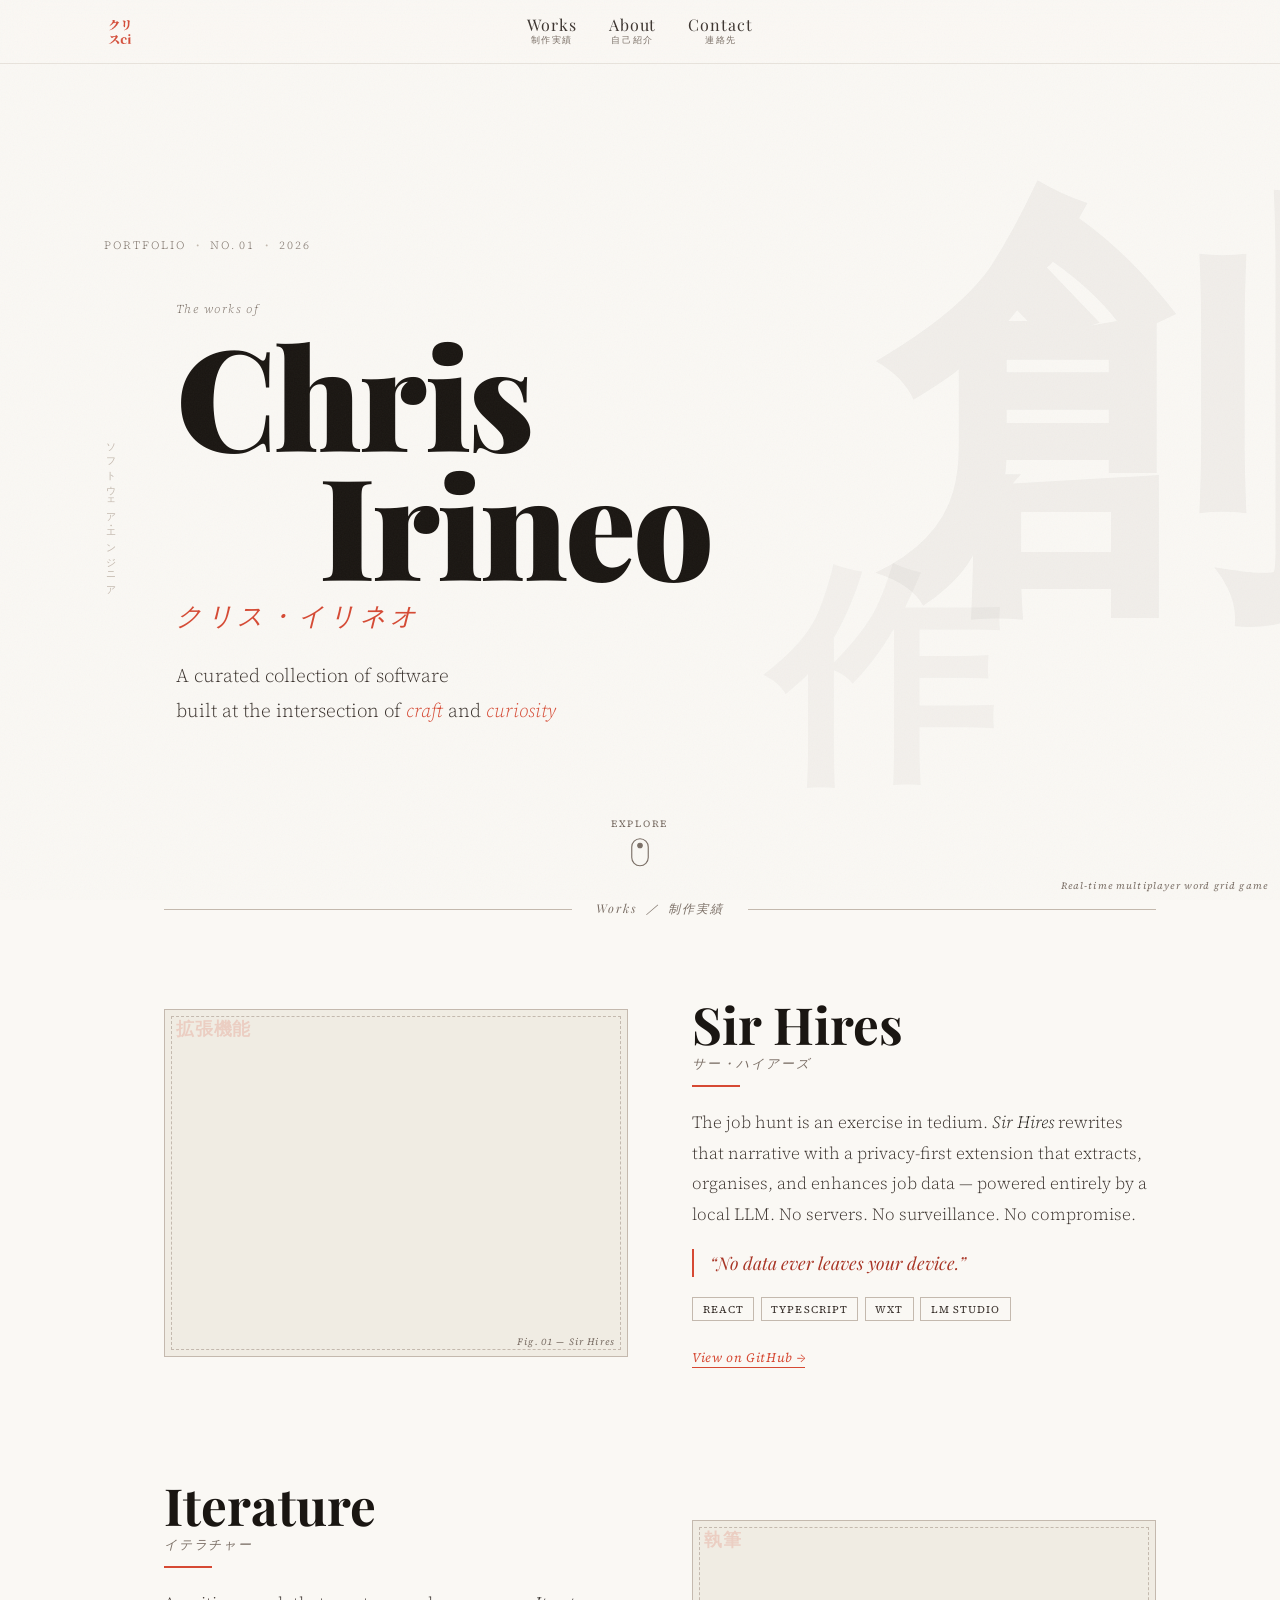
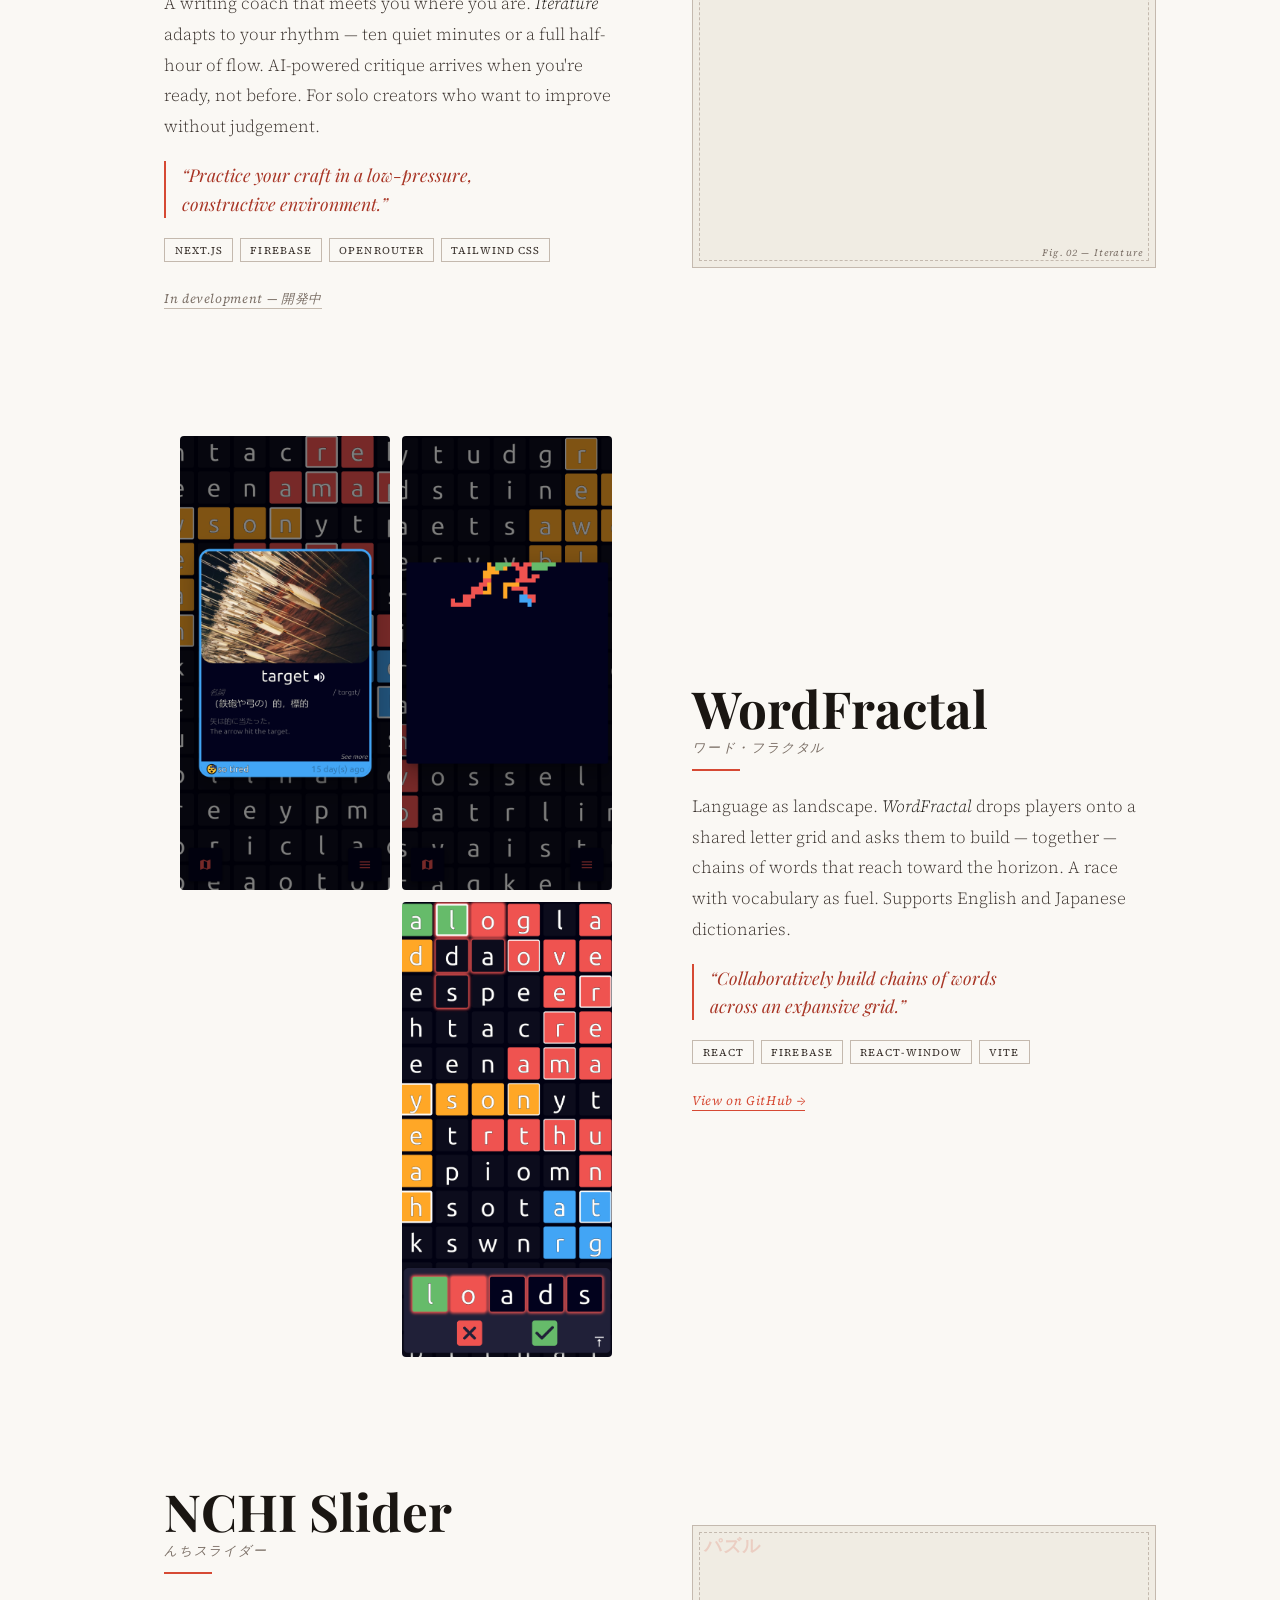
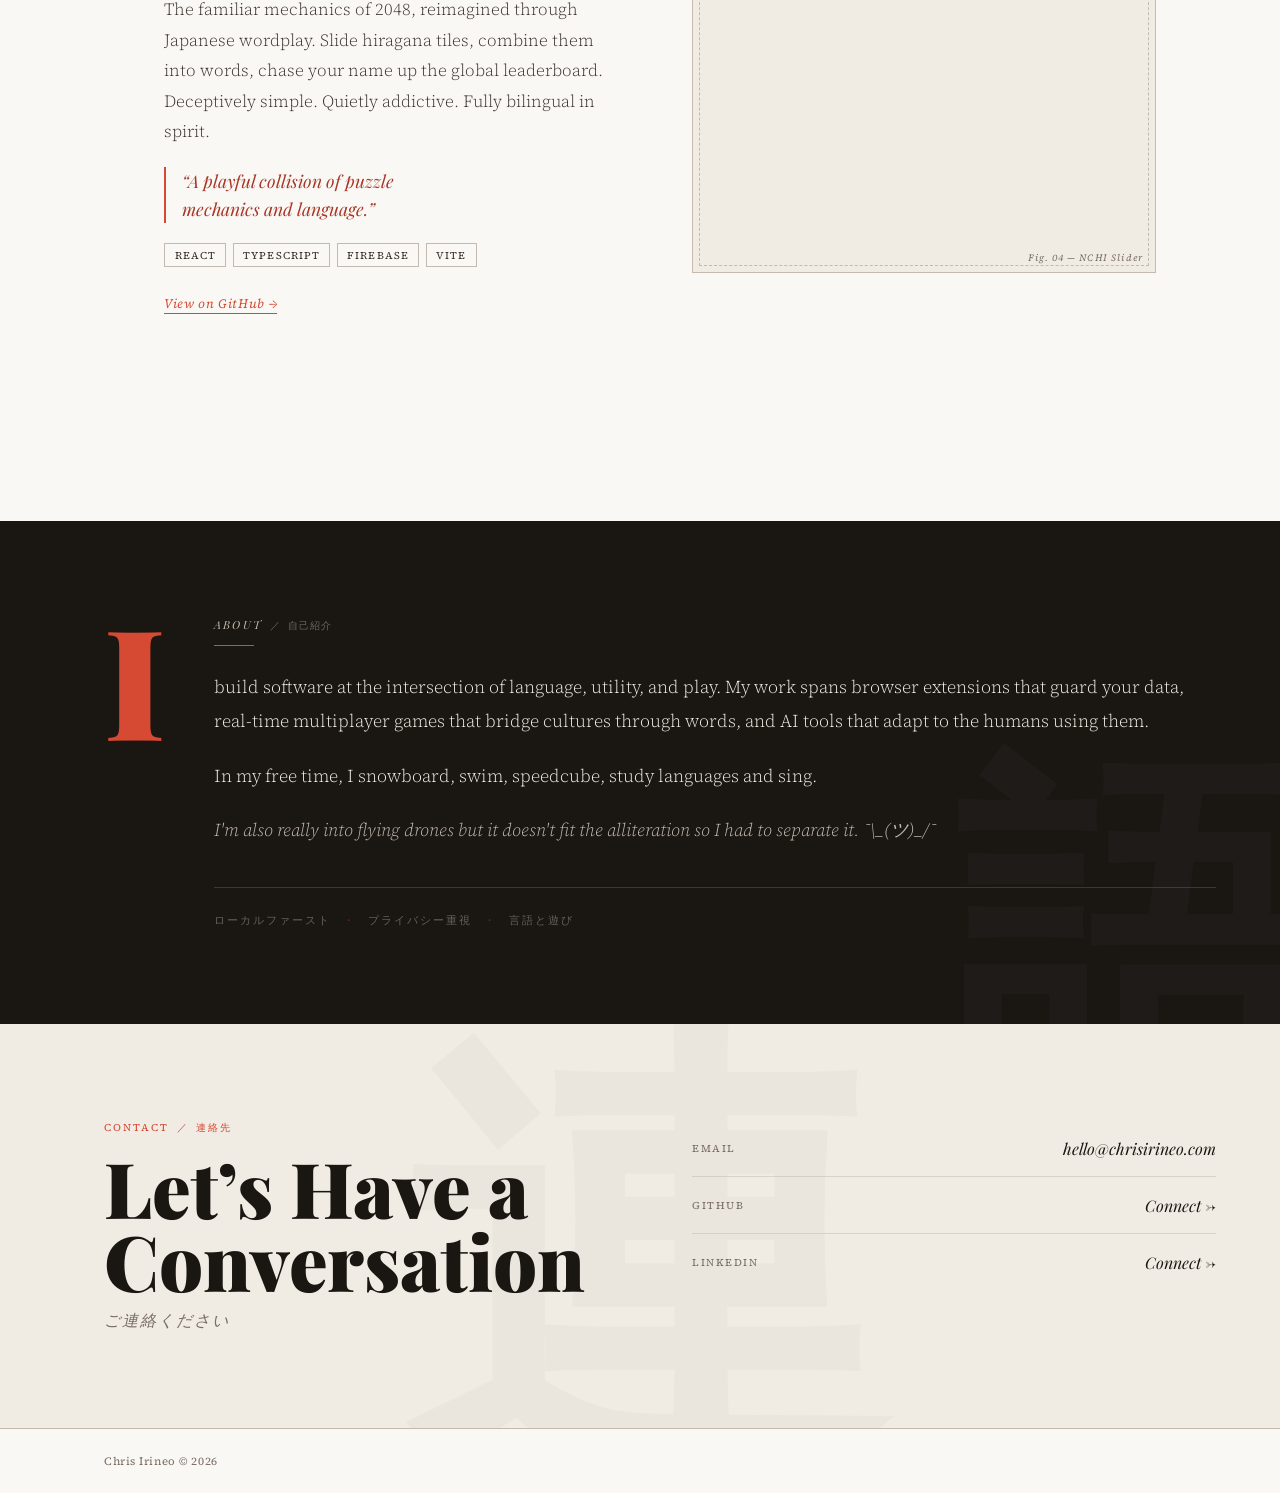
==== index.html @ e087d4bc "Integrate WordFractal screenshots with responsive grid layout" ====
<!DOCTYPE html>
<html lang="en">
<head>
  <meta charset="UTF-8">
  <meta name="viewport" content="width=device-width, initial-scale=1.0">
  <meta name="description" content="Chris Irineo — Software developer. Selected works.">
  <meta name="theme-color" content="#faf8f4">
  <title>クリス・イリネオ — Atelier</title>
  <link rel="preconnect" href="https://fonts.googleapis.com">
  <link rel="preconnect" href="https://fonts.gstatic.com" crossorigin>
  <link href="https://fonts.googleapis.com/css2?family=Playfair+Display:ital,wght@0,400;0,700;0,900;1,400;1,700&family=Source+Serif+4:ital,opsz,wght@0,8..60,300;0,8..60,400;1,8..60,400&display=swap" rel="stylesheet">
  <link rel="stylesheet" href="styles.css">
</head>
<body>

  <div class="paper-texture" aria-hidden="true"></div>

  <!-- Nav -->
  <nav class="nav" id="nav">
    <!-- Logo image -->
    <a href="#home" class="nav-logo" aria-label="クリス・イリネオ — home">
      <img src="kurisu ci.png" alt="クリス・イリネオ" class="nav-logo-img">
    </a>

    <!-- Text links: kanji + English beneath -->
    <div class="nav-center">
      <ul class="nav-links" role="list">
        <li>
          <a href="#work" class="nav-link" data-section="work">
            <span class="nav-link-jp">Works</span>
            <span class="nav-link-en">制作実績</span>
          </a>
        </li>
        <li>
          <a href="#about" class="nav-link" data-section="about">
            <span class="nav-link-jp">About</span>
            <span class="nav-link-en">自己紹介</span>
          </a>
        </li>
        <li>
          <a href="#contact" class="nav-link" data-section="contact">
            <span class="nav-link-jp">Contact</span>
            <span class="nav-link-en">連絡先</span>
          </a>
        </li>
      </ul>
    </div>
  </nav>

  <!-- Hero -->
  <header id="home" class="hero">

    <!-- Large background kanji decoration -->
    <div class="hero-bg-kanji" aria-hidden="true">
      <span class="bg-kanji bg-kanji--1">創</span>
      <span class="bg-kanji bg-kanji--2">作</span>
    </div>

    <div class="hero-issue">
      <span class="issue-label">Portfolio</span>
      <span class="issue-sep">&nbsp;&bull;&nbsp;</span>
      <span class="issue-num">No.&thinsp;01</span>
      <span class="issue-sep">&nbsp;&bull;&nbsp;</span>
      <span class="issue-year">2026</span>
    </div>

    <div class="hero-body">
      <!-- Vertical Japanese text — always visible -->
      <div class="hero-left">
        <div class="hero-vtext">ソフトウェア・エンジニア</div>
      </div>

      <div class="hero-center">
        <p class="hero-eyebrow">The works of</p>

        <!-- Name with brush-stroke clip reveal -->
        <h1 class="hero-name">
          <span class="hero-name-line">Chris</span>
          <span class="hero-name-line hero-name-line--indent">Irineo</span>
        </h1>

        <!-- Katakana name beneath -->
        <p class="hero-kana-name" aria-label="Kurisu Irineо">クリス・イリネオ</p>

        <p class="hero-desc">
          A curated collection of software<br>
          built at the intersection of <em>craft</em> and <em>curiosity</em>
        </p>
      </div>
    </div>

    <!-- Explore indicator — bottom center -->
    <a href="#work" class="hero-explore">
      <span>Explore</span>
      <svg viewBox="0 0 24 40" fill="none" stroke="currentColor" stroke-width="1.5">
        <rect x="1" y="1" width="22" height="36" rx="11"/>
        <circle class="scroll-dot" cx="12" cy="10" r="3" fill="currentColor"/>
      </svg>
    </a>
  </header>

  <!-- Work -->
  <section id="work" class="work">
    <header class="work-header">
      <div class="work-header-rule"></div>
      <h2 class="work-header-title">Works&ensp;／&ensp;制作実績</h2>
      <div class="work-header-rule"></div>
    </header>

    <!-- Sir Hires -->
    <article class="spread reveal">
      <div class="spread-fig">
        <div class="spread-frame">
          <div class="spread-art">
            <svg viewBox="0 0 120 90" fill="none" stroke="currentColor" stroke-width="1">
              <rect x="5" y="10" width="110" height="72" rx="6" stroke-dasharray="5 3"/>
              <rect x="20" y="4" width="80" height="82" rx="3"/>
              <circle cx="60" cy="50" r="16" stroke-dasharray="3 3"/>
              <line x1="44" y1="50" x2="76" y2="50"/>
              <line x1="60" y1="34" x2="60" y2="66"/>
              <circle cx="60" cy="50" r="4" fill="currentColor" opacity=".3"/>
            </svg>
          </div>
          <span class="spread-figcaption">Fig.&thinsp;01 &mdash; Sir Hires</span>
          <!-- Japanese accent label -->
          <span class="spread-jp-label" aria-hidden="true">拡張機能</span>
        </div>
      </div>
      <div class="spread-text">
        <h3 class="spread-title">Sir Hires</h3>
        <p class="spread-title-jp" aria-hidden="true">サー・ハイアーズ</p>
        <div class="spread-rule"></div>
        <p class="spread-body">
          The job hunt is an exercise in tedium. <em>Sir Hires</em> rewrites that narrative
          with a privacy-first extension that extracts, organises, and enhances job data —
          powered entirely by a local LLM. No servers. No surveillance. No compromise.
        </p>
        <blockquote class="pullquote">
          &ldquo;No data ever leaves your device.&rdquo;
        </blockquote>
        <ul class="spread-stack">
          <li>React</li><li>TypeScript</li><li>WXT</li><li>LM Studio</li>
        </ul>
        <a href="https://github.com/chriskevini/sir-hires" class="spread-link" target="_blank" rel="noopener">
          View on GitHub &rarr;
        </a>
      </div>
    </article>

    <!-- Iterature -->
    <article class="spread spread--flip reveal">
      <div class="spread-fig">
        <div class="spread-frame">
          <div class="spread-art">
            <svg viewBox="0 0 120 90" fill="none" stroke="currentColor" stroke-width="1">
              <path d="M20 80 L60 8 L100 80" stroke-dasharray="4 3"/>
              <line x1="33" y1="57" x2="87" y2="57"/>
              <circle cx="60" cy="40" r="5" fill="currentColor" opacity=".25"/>
              <path d="M10 80 Q60 20 110 80" stroke-dasharray="2 4" opacity=".4"/>
            </svg>
          </div>
          <span class="spread-figcaption">Fig.&thinsp;02 &mdash; Iterature</span>
          <span class="spread-jp-label" aria-hidden="true">執筆</span>
        </div>
      </div>
      <div class="spread-text">
        <h3 class="spread-title">Iterature</h3>
        <p class="spread-title-jp" aria-hidden="true">イテラチャー</p>
        <div class="spread-rule"></div>
        <p class="spread-body">
          A writing coach that meets you where you are. <em>Iterature</em> adapts to your
          rhythm — ten quiet minutes or a full half-hour of flow. AI-powered critique arrives
          when you're ready, not before. For solo creators who want to improve without
          judgement.
        </p>
        <blockquote class="pullquote">
          &ldquo;Practice your craft in a low-pressure,<br>constructive environment.&rdquo;
        </blockquote>
        <ul class="spread-stack">
          <li>Next.js</li><li>Firebase</li><li>OpenRouter</li><li>Tailwind CSS</li>
        </ul>
        <span class="spread-link spread-link--dim">In development — 開発中</span>
      </div>
    </article>

    <!-- WordFractal -->
    <article class="spread reveal">
      <div class="spread-fig">
        <div class="spread-screenshots">
          <img src="word-fractal-1.png" alt="WordFractal gameplay with word tiles" class="spread-screenshot spread-screenshot--main">
          <div class="spread-screenshots-secondary">
            <img src="word-fractal-2.png" alt="WordFractal word building" class="spread-screenshot">
            <img src="word-fractal-3.png" alt="WordFractal leaderboard" class="spread-screenshot">
          </div>
        </div>
        <span class="spread-figcaption">Real-time multiplayer word grid game</span>
      </div>
      <div class="spread-text">
        <h3 class="spread-title">WordFractal</h3>
        <p class="spread-title-jp" aria-hidden="true">ワード・フラクタル</p>
        <div class="spread-rule"></div>
        <p class="spread-body">
          Language as landscape. <em>WordFractal</em> drops players onto a shared letter grid
          and asks them to build — together — chains of words that reach toward the horizon.
          A race with vocabulary as fuel. Supports English and Japanese dictionaries.
        </p>
        <blockquote class="pullquote">
          &ldquo;Collaboratively build chains of words<br>across an expansive grid.&rdquo;
        </blockquote>
        <ul class="spread-stack">
          <li>React</li><li>Firebase</li><li>react-window</li><li>Vite</li>
        </ul>
        <a href="https://github.com/chriskevini/word-fractal" class="spread-link" target="_blank" rel="noopener">
          View on GitHub &rarr;
        </a>
      </div>
    </article>

    <!-- NCHI Slider -->
    <article class="spread spread--flip reveal">
      <div class="spread-fig">
        <div class="spread-frame">
          <div class="spread-art">
            <svg viewBox="0 0 120 90" fill="none" stroke="currentColor" stroke-width="1">
              <rect x="15" y="12" width="30" height="30" rx="5"/>
              <rect x="55" y="12" width="30" height="30" rx="5"/>
              <rect x="15" y="52" width="30" height="30" rx="5"/>
              <rect x="55" y="52" width="30" height="30" rx="5" fill="currentColor" opacity=".1"/>
              <text x="30" y="33" font-size="16" font-family="serif" fill="currentColor" text-anchor="middle" stroke="none">ん</text>
              <text x="70" y="33" font-size="16" font-family="serif" fill="currentColor" text-anchor="middle" stroke="none">ち</text>
              <text x="30" y="73" font-size="16" font-family="serif" fill="currentColor" text-anchor="middle" stroke="none">お</text>
              <text x="70" y="73" font-size="16" font-family="serif" fill="currentColor" text-anchor="middle" stroke="none" opacity=".5">?</text>
            </svg>
          </div>
          <span class="spread-figcaption">Fig.&thinsp;04 &mdash; NCHI Slider</span>
          <span class="spread-jp-label" aria-hidden="true">パズル</span>
        </div>
      </div>
      <div class="spread-text">
        <h3 class="spread-title">NCHI Slider</h3>
        <p class="spread-title-jp" aria-hidden="true">んちスライダー</p>
        <div class="spread-rule"></div>
        <p class="spread-body">
          The familiar mechanics of 2048, reimagined through Japanese wordplay. Slide
          hiragana tiles, combine them into words, chase your name up the global
          leaderboard. Deceptively simple. Quietly addictive. Fully bilingual in spirit.
        </p>
        <blockquote class="pullquote">
          &ldquo;A playful collision of puzzle<br>mechanics and language.&rdquo;
        </blockquote>
        <ul class="spread-stack">
          <li>React</li><li>TypeScript</li><li>Firebase</li><li>Vite</li>
        </ul>
        <a href="https://github.com/chriskevini/nchi-slider" class="spread-link" target="_blank" rel="noopener">
          View on GitHub &rarr;
        </a>
      </div>
    </article>
  </section>

  <!-- About -->
  <section id="about" class="about">
    <div class="about-inner">
      <div class="about-dropcap-wrap">
        <span class="dropcap" aria-hidden="true">I</span>
      </div>
      <div class="about-text-col">
        <h2 class="about-heading">About&ensp;<span class="about-heading-jp">／&ensp;自己紹介</span></h2>
        <div class="about-rule"></div>
        <p class="about-body">
          build software at the intersection of language, utility, and play. My work
          spans browser extensions that guard your data, real-time multiplayer games that
          bridge cultures through words, and AI tools that adapt to the humans using them.
        </p>
        <p class="about-body">
          In my free time, I snowboard, swim, speedcube, study languages and sing.
        </p>
        <p class="about-body about-body--italic">
          I'm also really into flying drones but it doesn't fit the alliteration so I had to separate it.
          ¯\_(ツ)_/¯
        </p>
        <!-- Japanese colophon strip -->
        <div class="about-colophon" aria-hidden="true">
          <span>ローカルファースト</span>
          <span class="colophon-sep">・</span>
          <span>プライバシー重視</span>
          <span class="colophon-sep">・</span>
          <span>言語と遊び</span>
        </div>
      </div>
    </div>
  </section>

  <!-- Contact -->
  <section id="contact" class="contact">
    <div class="contact-inner">
      <div class="contact-left">
        <span class="contact-eyebrow">Contact&ensp;／&ensp;連絡先</span>
        <h2 class="contact-heading">Let&rsquo;s Have a<br>Conversation</h2>
        <p class="contact-jp" aria-hidden="true">ご連絡ください</p>
      </div>
      <div class="contact-right">
        <a href="mailto:hello@chrisirineo.com" class="contact-row">
          <span class="contact-row-label">Email</span>
          <span class="contact-row-value">hello@chrisirineo.com</span>
        </a>
        <div class="contact-sep"></div>
        <a href="https://github.com/chriskevini" class="contact-row" target="_blank" rel="noopener">
          <span class="contact-row-label">GitHub</span>
          <span class="contact-row-value">Connect &rarr;</span>
        </a>
        <div class="contact-sep"></div>
        <a href="https://www.linkedin.com/in/chris-irineo/" class="contact-row" target="_blank" rel="noopener">
          <span class="contact-row-label">LinkedIn</span>
          <span class="contact-row-value">Connect &rarr;</span>
        </a>
      </div>
    </div>
  </section>

  <footer class="footer">
    <span class="footer-left">Chris Irineo &copy; 2026</span>
  </footer>

  <script src="main.js"></script>
</body>
</html>
---- styles.css ----
/* =============================================
   ATELIER — Japanese Editorial Portfolio
   Playfair Display + Source Serif 4
   Cream / Ink / Vermillion
   ============================================= */

:root {
  --cream:      #faf8f4;
  --cream-dark: #f0ece3;
  --ink:        #1a1612;
  --ink-mid:    #3d3530;
  --ink-light:  #7a6e65;
  --ink-faint:  #c4b9ae;
  --vermillion: #d64933;
  --vermillion-dark: #a83525;

  --font-display: 'Playfair Display', 'Georgia', serif;
  --font-body:    'Source Serif 4', 'Georgia', serif;

  --gutter: clamp(1.5rem, 5vw, 4rem);
  --max:    1160px;

  --ease: cubic-bezier(0.25, 0.46, 0.45, 0.94);
  --ease-out: cubic-bezier(0.16, 1, 0.3, 1);
}

/* Base */
*, *::before, *::after { box-sizing: border-box; margin: 0; padding: 0; }
html { 
  scroll-behavior: smooth; 
  font-size: 16px;
  /* Custom scrollbar styling */
  scrollbar-width: thin;
  scrollbar-color: var(--vermillion) var(--cream);
}
/* Webkit browsers (Chrome, Safari, Edge) */
html::-webkit-scrollbar {
  width: 10px;
}
html::-webkit-scrollbar-track {
  background: var(--cream);
}
html::-webkit-scrollbar-thumb {
  background: var(--vermillion);
  border-radius: 5px;
}
html::-webkit-scrollbar-thumb:hover {
  background: var(--vermillion-dark);
}
body {
  font-family: var(--font-body);
  background: var(--cream);
  color: var(--ink);
  -webkit-font-smoothing: antialiased;
  overflow-x: hidden;
}
a { color: inherit; text-decoration: none; }
ul { list-style: none; }

/* Paper texture */
.paper-texture {
  pointer-events: none;
  position: fixed;
  inset: 0;
  z-index: 9999;
  opacity: 0.04;
  background-image: url("data:image/svg+xml,%3Csvg xmlns='http://www.w3.org/2000/svg' width='300' height='300'%3E%3Cfilter id='n'%3E%3CfeTurbulence type='fractalNoise' baseFrequency='0.75' numOctaves='4' stitchTiles='stitch'/%3E%3C/filter%3E%3Crect width='300' height='300' filter='url(%23n)'/%3E%3C/svg%3E");
  background-repeat: repeat;
}

/* ── Vertical Japanese strip (hero-scoped, not fixed) ── */
.vertical-strip {
  position: absolute;
  top: 50%;
  left: 0;
  transform: translateY(-50%);
  z-index: 2;
  display: flex;
  flex-direction: column;
  align-items: center;
  gap: 0.25rem;
  padding: 1.5rem 0.6rem;
  background: var(--vermillion);
  writing-mode: vertical-rl;
}
.vertical-strip span {
  font-family: var(--font-display);
  font-size: 0.8rem;
  color: white;
  letter-spacing: 0.1em;
  writing-mode: vertical-rl;
  text-orientation: mixed;
}

/* ── Nav ── */
.nav {
  position: fixed;
  top: 0; left: 0; right: 0;
  z-index: 100;
  display: flex;
  align-items: center;
  justify-content: space-between;
  padding: 0 var(--gutter);
  padding-left: calc(var(--gutter) + 2.5rem);
  height: 64px;
  /* Frosted glass */
  background: rgba(250, 248, 244, 0.82);
  backdrop-filter: blur(16px) saturate(1.4);
  -webkit-backdrop-filter: blur(16px) saturate(1.4);
  border-bottom: 1px solid rgba(196, 185, 174, 0.35);
  transition: background 0.3s, border-color 0.3s;
}

/* Logotype — PNG image */
.nav-logo {
  flex-shrink: 0;
  display: flex;
  align-items: center;
  justify-content: center;
}
.nav-logo-img {
  height: 32px;
  width: auto;
  transition: opacity 0.2s;
}
.nav-logo:hover .nav-logo-img { opacity: 0.72; }

/* Nav center: text links */
.nav-center {
  position: absolute;
  left: 50%;
  transform: translateX(-50%);
}
.nav-links {
  display: flex;
  gap: 2rem;
  align-items: center;
}
.nav-link {
  font-family: var(--font-display);
  display: flex;
  flex-direction: column;
  align-items: center;
  gap: 0.1rem;
  color: var(--ink-mid);
  position: relative;
  padding-bottom: 2px;
  transition: color 0.2s;
}
.nav-link-jp {
  font-size: 1rem;
  font-weight: 400;
  letter-spacing: 0.06em;
  line-height: 1;
}
.nav-link-en {
  font-size: 0.55rem;
  font-weight: 300;
  letter-spacing: 0.18em;
  text-transform: uppercase;
  color: var(--ink-light);
  line-height: 1;
}
.nav-link::after {
  content: '';
  position: absolute;
  bottom: -1px; left: 0; right: 0;
  height: 1px;
  background: var(--vermillion);
  transform: scaleX(0);
  transform-origin: left;
  transition: transform 0.25s var(--ease);
}
.nav-link:hover,
.nav-link.active {
  color: var(--ink);
}
.nav-link.active::after,
.nav-link:hover::after {
  transform: scaleX(1);
}


/* ── Hero ── */
.hero {
  min-height: 100vh;
  display: flex;
  flex-direction: column;
  justify-content: center;
  padding: 8rem var(--gutter) 4rem;
  padding-left: calc(var(--gutter) + 2.5rem);
  position: relative;
  overflow: hidden;
}

/* Large background kanji — z-index below brush reveal */
.hero-bg-kanji {
  position: absolute;
  inset: 0;
  pointer-events: none;
  overflow: hidden;
  z-index: 0;
}
.bg-kanji {
  position: absolute;
  font-family: var(--font-display);
  font-weight: 900;
  color: var(--ink);
  opacity: 0;
  user-select: none;
}
.bg-kanji--1 {
  font-size: clamp(18rem, 35vw, 28rem);
  right: -3rem;
  top: 50%;
  transform: translateY(-58%);
  animation: kanjiDrift1 1.6s var(--ease-out) 0.4s forwards;
}
.bg-kanji--2 {
  font-size: clamp(10rem, 18vw, 16rem);
  right: 22vw;
  bottom: 4rem;
  animation: kanjiDrift2 1.8s var(--ease-out) 0.7s forwards;
}

@keyframes kanjiDrift1 {
  from { opacity: 0; transform: translateY(-52%) translateX(40px); }
  to   { opacity: 0.04; transform: translateY(-58%) translateX(0); }
}
@keyframes kanjiDrift2 {
  from { opacity: 0; transform: translateY(20px); }
  to   { opacity: 0.03; transform: translateY(0); }
}

/* Issue line */
.hero-issue {
  display: flex;
  align-items: center;
  font-family: var(--font-body);
  font-size: 0.7rem;
  font-weight: 300;
  letter-spacing: 0.18em;
  text-transform: uppercase;
  color: var(--ink-light);
  margin-bottom: 3rem;
  opacity: 0;
  animation: fadeUp 0.9s var(--ease) 0.1s forwards;
}
.issue-sep { margin: 0 0.4em; color: var(--ink-faint); }

/* Hero body grid */
.hero-body {
  display: grid;
  grid-template-columns: 2.5rem 1fr 5rem;
  gap: 2rem;
  align-items: center;
  max-width: var(--max);
  position: relative;
  z-index: 1;
}

/* Vertical Japanese text */
.hero-vtext {
  font-family: var(--font-body);
  font-size: 0.65rem;
  writing-mode: vertical-rl;
  letter-spacing: 0.2em;
  color: var(--ink-faint);
  transform: rotate(180deg);
  white-space: nowrap;
  opacity: 0;
  animation: fadeUp 1s var(--ease) 0.3s forwards;
}

.hero-center { text-align: left; position: relative; z-index: 1; isolation: isolate; }

.hero-eyebrow {
  font-size: 0.75rem;
  font-weight: 300;
  font-style: italic;
  letter-spacing: 0.12em;
  color: var(--ink-light);
  margin-bottom: 0.75rem;
  opacity: 0;
  animation: fadeUp 0.9s var(--ease) 0.2s forwards;
}

/* ── Hero name ── */
.hero-name {
  font-family: var(--font-display);
  font-size: clamp(4rem, 11vw, 9rem);
  font-weight: 900;
  line-height: 0.92;
  letter-spacing: -0.02em;
  color: var(--ink);
  margin-bottom: 0.6rem;
  opacity: 0;
  animation: fadeUp 0.9s var(--ease) 0.5s forwards;
}

/* Text rise on load */
.hero-name-line {
  display: block;
  position: relative;
  opacity: 0;
  animation: fadeUp 0.9s var(--ease-out) 0.55s forwards;
}
.hero-name-line--indent {
  padding-left: 1.5ch;
  animation: fadeUp 0.9s var(--ease-out) 0.75s forwards !important;
}

@keyframes brushWipe {
  0%   { transform: scaleX(0); }
  45%  { transform: scaleX(1); }
  100% { transform: scaleX(0); transform-origin: right center; }
}
/* Fix: change origin mid-animation via a two-step approach */
@keyframes brushWipe {
  0%        { transform: scaleX(0); transform-origin: left center; }
  50%       { transform: scaleX(1); transform-origin: left center; }
  50.001%   { transform: scaleX(1); transform-origin: right center; }
  100%      { transform: scaleX(0); transform-origin: right center; }
}

/* Katakana name subtitle */
.hero-kana-name {
  font-family: var(--font-display);
  font-size: clamp(1rem, 2.2vw, 1.6rem);
  font-weight: 400;
  font-style: italic;
  letter-spacing: 0.18em;
  color: var(--vermillion);
  margin-top: 0.4rem;
  margin-bottom: 1.5rem;
  opacity: 0;
  animation: fadeUp 0.9s var(--ease) 0.9s forwards;
}


.hero-desc {
  font-size: clamp(1rem, 2vw, 1.2rem);
  line-height: 1.8;
  font-weight: 300;
  color: var(--ink-mid);
  opacity: 0;
  animation: fadeUp 0.9s var(--ease) 1.1s forwards;
}
.hero-desc em { font-style: italic; color: var(--vermillion); }

.hero-right { display: none; }

/* ── Explore indicator (bottom center) ── */
.hero-explore {
  position: absolute;
  bottom: 2rem;
  left: 0;
  right: 0;
  margin-left: auto;
  margin-right: auto;
  width: fit-content;
  display: flex;
  flex-direction: column;
  align-items: center;
  justify-content: center;
  gap: 0.5rem;
  font-size: 0.6rem;
  letter-spacing: 0.18em;
  text-transform: uppercase;
  color: var(--ink-light);
  opacity: 0;
  animation: fadeUp 0.9s var(--ease) 1.3s forwards;
  transition: color 0.2s;
  z-index: 2;
  white-space: nowrap;
}
.hero-explore:hover { color: var(--vermillion); }
.hero-explore svg { width: 18px; height: 30px; }
.scroll-dot { animation: scrollBob 2s ease-in-out 2s infinite; }

/* ── Work ── */
.work { padding: 0 0 6rem; }

.work-header {
  display: flex;
  align-items: center;
  gap: 1.5rem;
  max-width: var(--max);
  margin: 0 auto 5rem;
  padding: 0 var(--gutter);
  padding-left: calc(var(--gutter) + 2.5rem);
}
.work-header-rule { flex: 1; height: 1px; background: var(--ink-faint); }
.work-header-title {
  font-family: var(--font-display);
  font-size: 0.75rem;
  font-weight: 400;
  font-style: italic;
  letter-spacing: 0.16em;
  color: var(--ink-light);
  white-space: nowrap;
}

/* ── Spreads ── */
.spread {
  display: grid;
  grid-template-columns: 1fr 1fr;
  gap: 4rem;
  align-items: center;
  max-width: var(--max);
  margin: 0 auto 7rem;
  padding: 0 var(--gutter);
  padding-left: calc(var(--gutter) + 2.5rem);
  opacity: 0;
  transform: translateY(50px);
  transition: opacity 0.9s var(--ease), transform 0.9s var(--ease);
}
.spread.visible { opacity: 1; transform: none; }
.spread--flip { direction: rtl; }
.spread--flip > * { direction: ltr; }

.spread-frame {
  position: relative;
  aspect-ratio: 4/3;
  border: 1px solid var(--ink-faint);
  background: var(--cream-dark);
  display: flex;
  align-items: center;
  justify-content: center;
  overflow: hidden;
  transition: border-color 0.3s;
}
.spread:hover .spread-frame { border-color: var(--ink-mid); }
.spread-frame::before {
  content: '';
  position: absolute;
  inset: 6px;
  border: 1px dashed var(--ink-faint);
  pointer-events: none;
  transition: border-color 0.3s;
}
.spread:hover .spread-frame::before { border-color: var(--vermillion); opacity: 0.5; }

/* Screenshot grid layout */
.spread-screenshots {
  display: grid;
  grid-template-columns: 1fr 1fr;
  gap: 0.75rem;
  width: 100%;
  height: 100%;
  padding: 1rem;
}
.spread-screenshot {
  width: 100%;
  height: auto;
  object-fit: contain;
  border-radius: 4px;
}
.spread-screenshot--main {
  grid-column: 1;
  grid-row: 1 / 3;
}
.spread-screenshots-secondary {
  grid-column: 2;
  grid-row: 1 / 3;
  display: flex;
  flex-direction: column;
  gap: 0.75rem;
}

.spread-figcaption {
  position: absolute;
  bottom: 0.5rem;
  right: 0.75rem;
  font-size: 0.6rem;
  letter-spacing: 0.12em;
  color: var(--ink-light);
  font-style: italic;
}

/* Japanese category label — top left of frame */
.spread-jp-label {
  position: absolute;
  top: 0.6rem;
  left: 0.7rem;
  font-family: var(--font-display);
  font-size: 1.1rem;
  font-weight: 700;
  color: var(--vermillion);
  opacity: 0.18;
  line-height: 1;
  letter-spacing: 0.04em;
  transition: opacity 0.3s;
}
.spread:hover .spread-jp-label { opacity: 0.45; }


.spread-title {
  font-family: var(--font-display);
  font-size: clamp(2rem, 4vw, 3.25rem);
  font-weight: 700;
  line-height: 1.05;
  color: var(--ink);
  margin-bottom: 0.2rem;
}

/* Katakana transliteration under title */
.spread-title-jp {
  font-family: var(--font-body);
  font-size: 0.8rem;
  font-style: italic;
  letter-spacing: 0.14em;
  color: var(--ink-light);
  margin-bottom: 0.75rem;
}

.spread-rule {
  width: 3rem;
  height: 2px;
  background: var(--vermillion);
  margin-bottom: 1.25rem;
}

.spread-body {
  font-size: 1.0625rem;
  line-height: 1.8;
  font-weight: 300;
  color: var(--ink-mid);
  margin-bottom: 1.25rem;
}
.spread-body em { font-style: italic; color: var(--ink); }

.pullquote {
  font-family: var(--font-display);
  font-style: italic;
  font-size: 1.1rem;
  line-height: 1.6;
  color: var(--vermillion-dark);
  border-left: 2px solid var(--vermillion);
  padding-left: 1rem;
  margin: 1.25rem 0;
}

.spread-stack {
  display: flex;
  flex-wrap: wrap;
  gap: 0.4rem;
  margin-bottom: 1.5rem;
}
.spread-stack li {
  font-size: 0.65rem;
  letter-spacing: 0.1em;
  text-transform: uppercase;
  border: 1px solid var(--ink-faint);
  padding: 0.25rem 0.6rem;
  color: var(--ink-mid);
  transition: border-color 0.2s, color 0.2s;
}
.spread:hover .spread-stack li {
  border-color: var(--ink-mid);
}

.spread-link {
  font-size: 0.8rem;
  font-style: italic;
  letter-spacing: 0.05em;
  color: var(--vermillion);
  border-bottom: 1px solid currentColor;
  padding-bottom: 1px;
  transition: color 0.2s, border-color 0.2s;
}
.spread-link:hover { color: var(--vermillion-dark); }
.spread-link--dim { color: var(--ink-light); border-color: var(--ink-faint); cursor: default; }

/* ── About ── */
.about {
  background: var(--ink);
  padding: 6rem var(--gutter);
  padding-left: calc(var(--gutter) + 2.5rem);
  position: relative;
  overflow: hidden;
}

/* Large background kanji in about section */
.about::before {
  content: '語';
  position: absolute;
  right: -2rem;
  bottom: -4rem;
  font-family: var(--font-display);
  font-size: clamp(18rem, 28vw, 24rem);
  font-weight: 900;
  color: rgba(255,255,255,0.025);
  pointer-events: none;
  user-select: none;
  line-height: 1;
}

.about-inner {
  display: grid;
  grid-template-columns: auto 1fr;
  gap: 3rem;
  align-items: start;
  max-width: var(--max);
  margin: 0 auto;
  position: relative; z-index: 1;
}

.about-dropcap-wrap {
  display: flex;
  flex-direction: column;
  align-items: center;
  gap: 0.25rem;
}

.dropcap {
  font-family: var(--font-display);
  font-size: clamp(6rem, 12vw, 10rem);
  font-weight: 900;
  line-height: 0.8;
  color: var(--vermillion);
  display: block;
  user-select: none;
}


.about-heading {
  font-family: var(--font-display);
  font-size: 0.7rem;
  font-weight: 400;
  font-style: italic;
  letter-spacing: 0.2em;
  text-transform: uppercase;
  color: var(--ink-faint);
  margin-bottom: 0.75rem;
}
.about-heading-jp {
  font-style: normal;
  letter-spacing: 0.1em;
  color: rgba(196, 185, 174, 0.5);
  font-size: 0.65rem;
}

.about-rule {
  width: 2.5rem;
  height: 1px;
  background: var(--vermillion);
  margin-bottom: 1.5rem;
}
.about-body {
  font-size: 1.125rem;
  line-height: 1.9;
  font-weight: 300;
  color: var(--cream-dark);
  margin-bottom: 1.25rem;
}
.about-body--italic { font-style: italic; color: var(--ink-faint); }

/* Colophon strip */
.about-colophon {
  display: flex;
  align-items: center;
  gap: 0;
  margin-top: 2.5rem;
  padding-top: 1.5rem;
  border-top: 1px solid rgba(196, 185, 174, 0.2);
  font-family: var(--font-body);
  font-size: 0.7rem;
  letter-spacing: 0.18em;
  color: rgba(196, 185, 174, 0.45);
}
.colophon-sep {
  margin: 0 0.75rem;
  color: var(--vermillion);
  opacity: 0.4;
}

/* ── Contact ── */
.contact {
  padding: 6rem var(--gutter);
  padding-left: calc(var(--gutter) + 2.5rem);
  background: var(--cream-dark);
  position: relative;
  overflow: hidden;
}
/* Decorative contact kanji */
.contact::before {
  content: '連';
  position: absolute;
  left: 50%;
  top: 50%;
  transform: translate(-50%, -50%);
  font-family: var(--font-display);
  font-size: clamp(20rem, 38vw, 32rem);
  font-weight: 900;
  color: rgba(26, 22, 18, 0.025);
  pointer-events: none;
  user-select: none;
  line-height: 1;
}

.contact-inner {
  display: grid;
  grid-template-columns: 1fr 1fr;
  gap: 4rem;
  align-items: start;
  max-width: var(--max);
  margin: 0 auto;
  position: relative; z-index: 1;
}
.contact-eyebrow {
  display: block;
  font-size: 0.65rem;
  letter-spacing: 0.2em;
  text-transform: uppercase;
  color: var(--vermillion);
  margin-bottom: 1rem;
}
.contact-heading {
  font-family: var(--font-display);
  font-size: clamp(3rem, 6vw, 5rem);
  font-weight: 900;
  line-height: 0.95;
  color: var(--ink);
  margin-bottom: 0.75rem;
}
.contact-jp {
  font-family: var(--font-display);
  font-size: 1rem;
  font-style: italic;
  letter-spacing: 0.12em;
  color: var(--ink-light);
}

.contact-row {
  display: flex;
  justify-content: space-between;
  align-items: center;
  padding: 1.1rem 0;
  transition: color 0.2s;
}
.contact-row:hover { color: var(--vermillion); }
.contact-row-label {
  font-size: 0.65rem;
  letter-spacing: 0.15em;
  text-transform: uppercase;
  color: var(--ink-light);
}

.contact-row-value {
  font-family: var(--font-display);
  font-style: italic;
  font-size: 1rem;
  color: var(--ink);
  transition: color 0.2s;
}
.contact-row:hover .contact-row-value { color: var(--vermillion); }
.contact-sep { height: 1px; background: var(--ink-faint); opacity: 0.5; }

/* ── Footer ── */
.footer {
  display: flex;
  justify-content: space-between;
  align-items: center;
  padding: 1.5rem var(--gutter);
  padding-left: calc(var(--gutter) + 2.5rem);
  border-top: 1px solid var(--ink-faint);
  font-size: 0.7rem;
  letter-spacing: 0.05em;
  color: var(--ink-light);
}
.footer-left {
  flex: 1;
}
.footer-mid {
  flex: 1;
  text-align: center;
}
.footer-back {
  color: var(--vermillion);
  transition: opacity 0.2s;
}
.footer-back:hover { opacity: 0.7; }

/* ── Animations ── */
@keyframes fadeUp {
  from { opacity: 0; transform: translateY(24px); }
  to   { opacity: 1; transform: none; }
}
@keyframes scrollBob {
  0%, 100% { transform: translateY(0); }
  50%       { transform: translateY(8px); }
}

/* ── Responsive ── */
@media (max-width: 900px) {
  .spread, .spread--flip {
    grid-template-columns: 1fr;
    direction: ltr;
    gap: 2rem;
    margin-bottom: 4rem;
  }
  
  /* Stack screenshots vertically on tablet */
  .spread-screenshots {
    grid-template-columns: 1fr;
    grid-template-rows: auto auto;
  }
  .spread-screenshot--main {
    grid-column: 1;
    grid-row: 1;
  }
  .spread-screenshots-secondary {
    grid-column: 1;
    grid-row: 2;
    flex-direction: row;
  }
  
  .contact-inner { grid-template-columns: 1fr; gap: 2.5rem; }
  .about-inner { grid-template-columns: 1fr; }
  .dropcap-wrap { display: none; }
  .dropcap { display: none; }
  .dropcap-jp { display: none; }
  .about-dropcap-wrap { display: none; }

  /* Keep hero-vtext visible on mobile — just make it horizontal */
  .hero-body {
    grid-template-columns: 1fr;
    gap: 0;
  }
  .hero-left {
    /* Show vertical text on mobile as horizontal, small, above title */
    order: -1;
    margin-bottom: 1rem;
  }
  .hero-vtext {
    writing-mode: horizontal-tb;
    transform: none;
    font-size: 0.6rem;
    letter-spacing: 0.22em;
    color: var(--ink-faint);
  }

  .vertical-strip { display: none; }
  .nav, .hero, .work-header, .spread, .about, .contact, .footer {
    padding-left: var(--gutter);
  }

  /* Nav: center links still show on mobile */
  .nav-center {
    position: static;
    transform: none;
  }
  .nav {
    display: flex;
    justify-content: space-between;
    align-items: center;
    gap: 1rem;
  }
  .nav-links { gap: 1.25rem; }
}

@media (max-width: 600px) {
  .hero-name { font-size: clamp(3rem, 16vw, 5rem); }
  .spread-title { font-size: 2rem; }
  .nav-link { font-size: 0.85rem; }
  .hero-kana-name { font-size: 1rem; }
}

/* ── Reduced motion ── */
@media (prefers-reduced-motion: reduce) {
  *, *::before, *::after {
    animation-duration: 0.01ms !important;
    transition-duration: 0.01ms !important;
  }
  html { scroll-behavior: auto; }
  /* Ensure everything is visible without animation */
  .hero-name-line { transform: none !important; }
  .bg-kanji { opacity: 0.04 !important; }
}
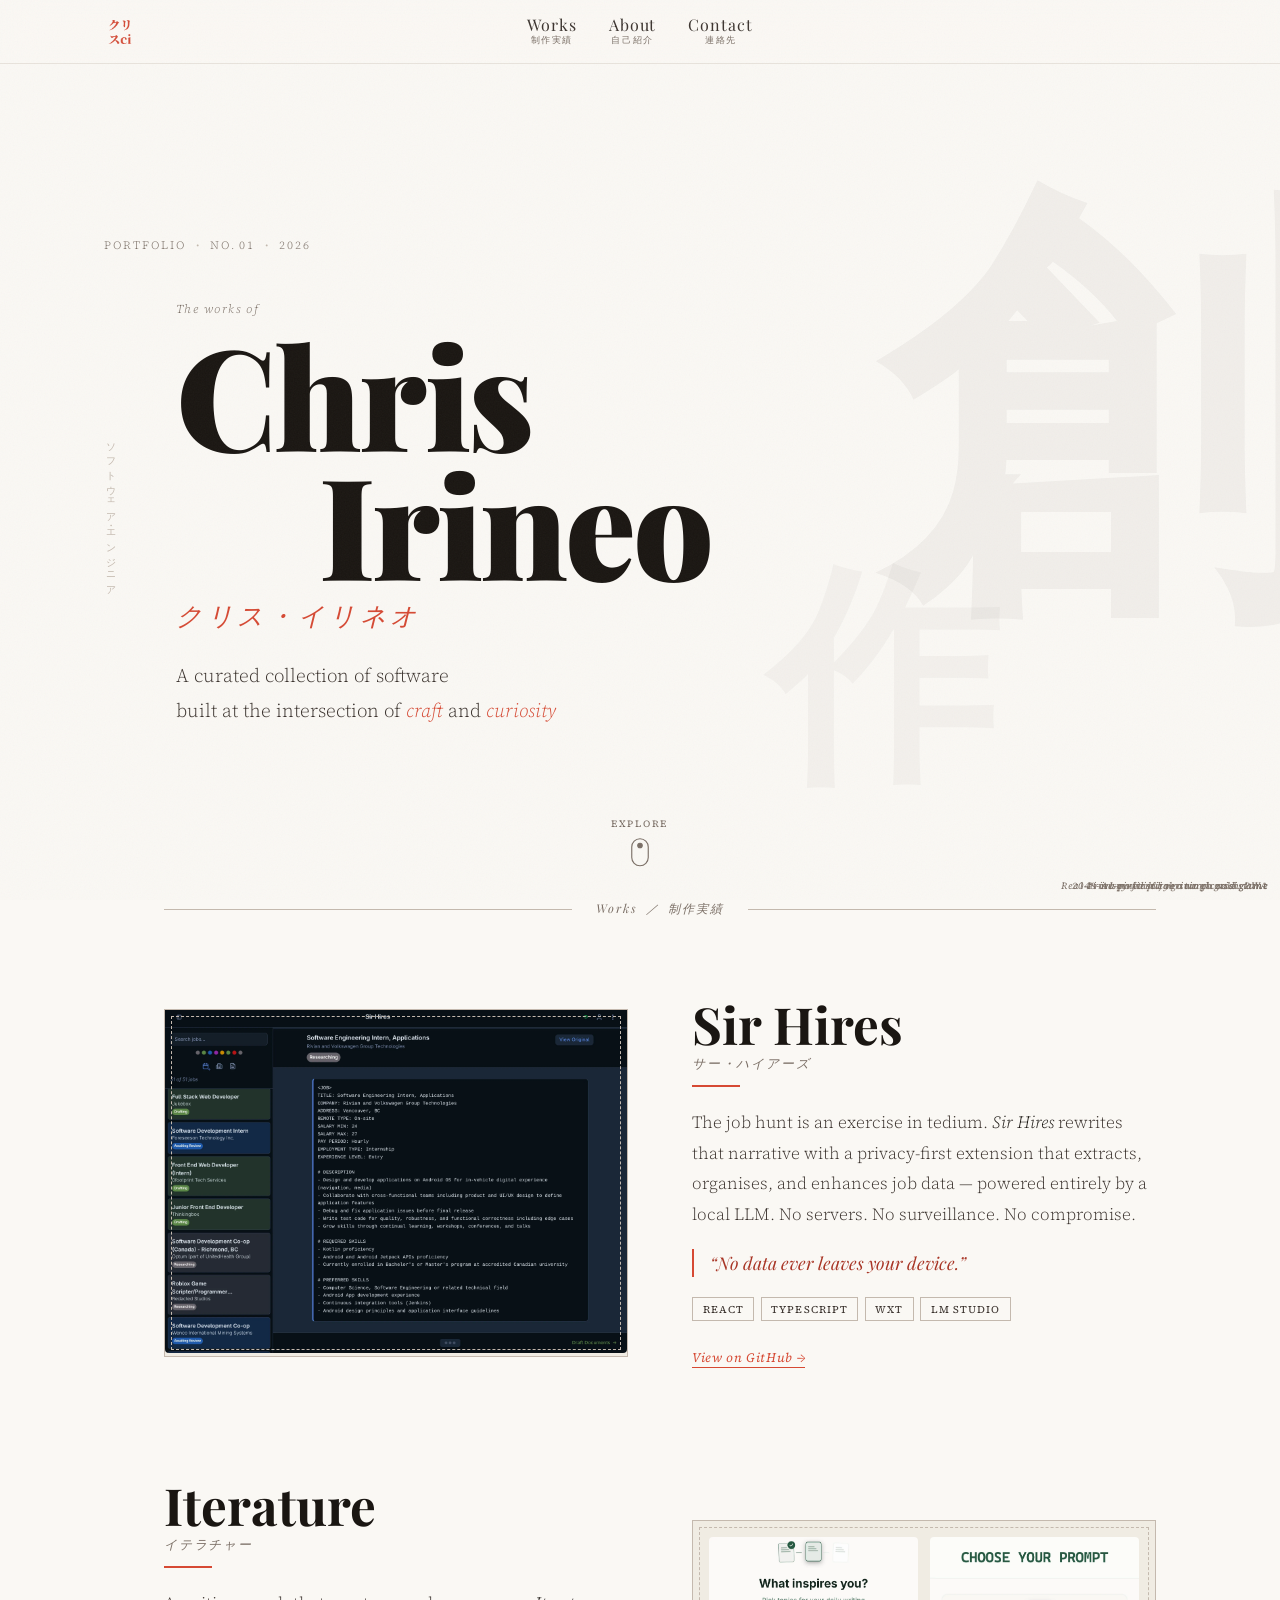
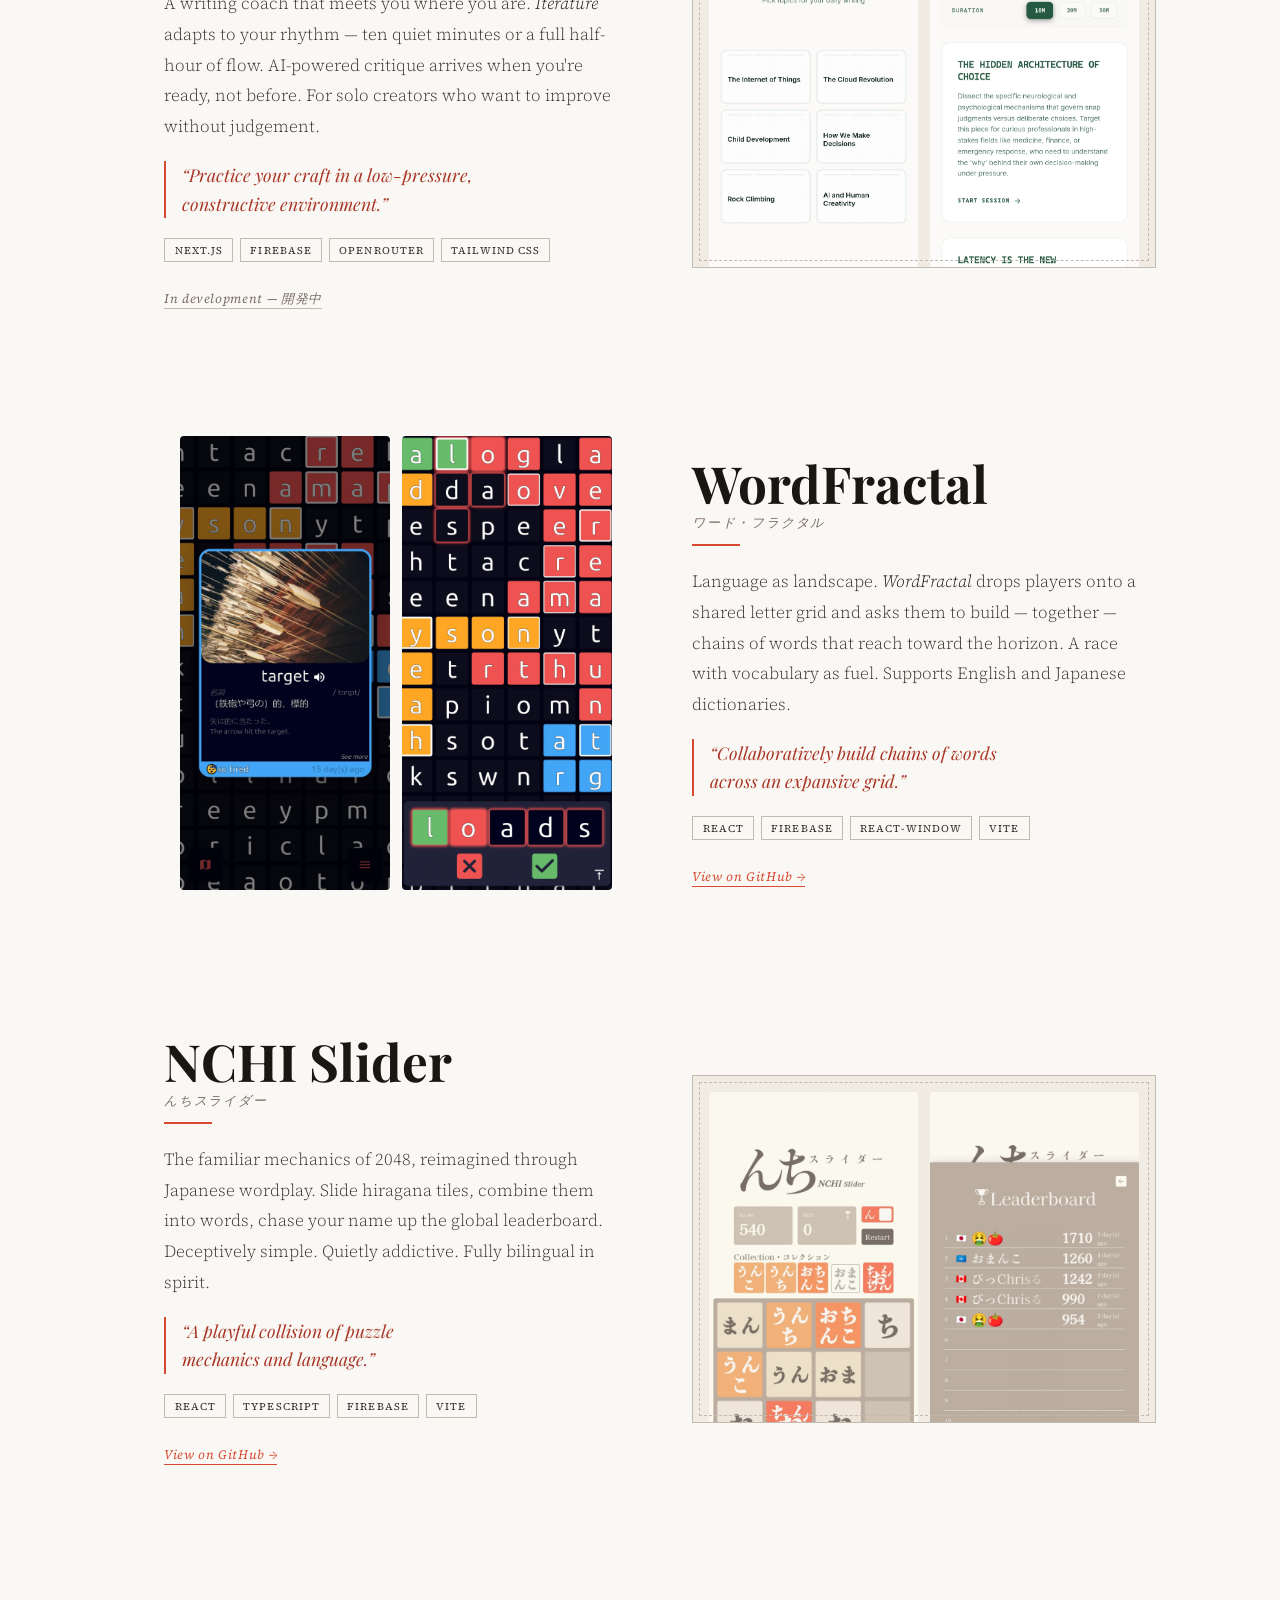
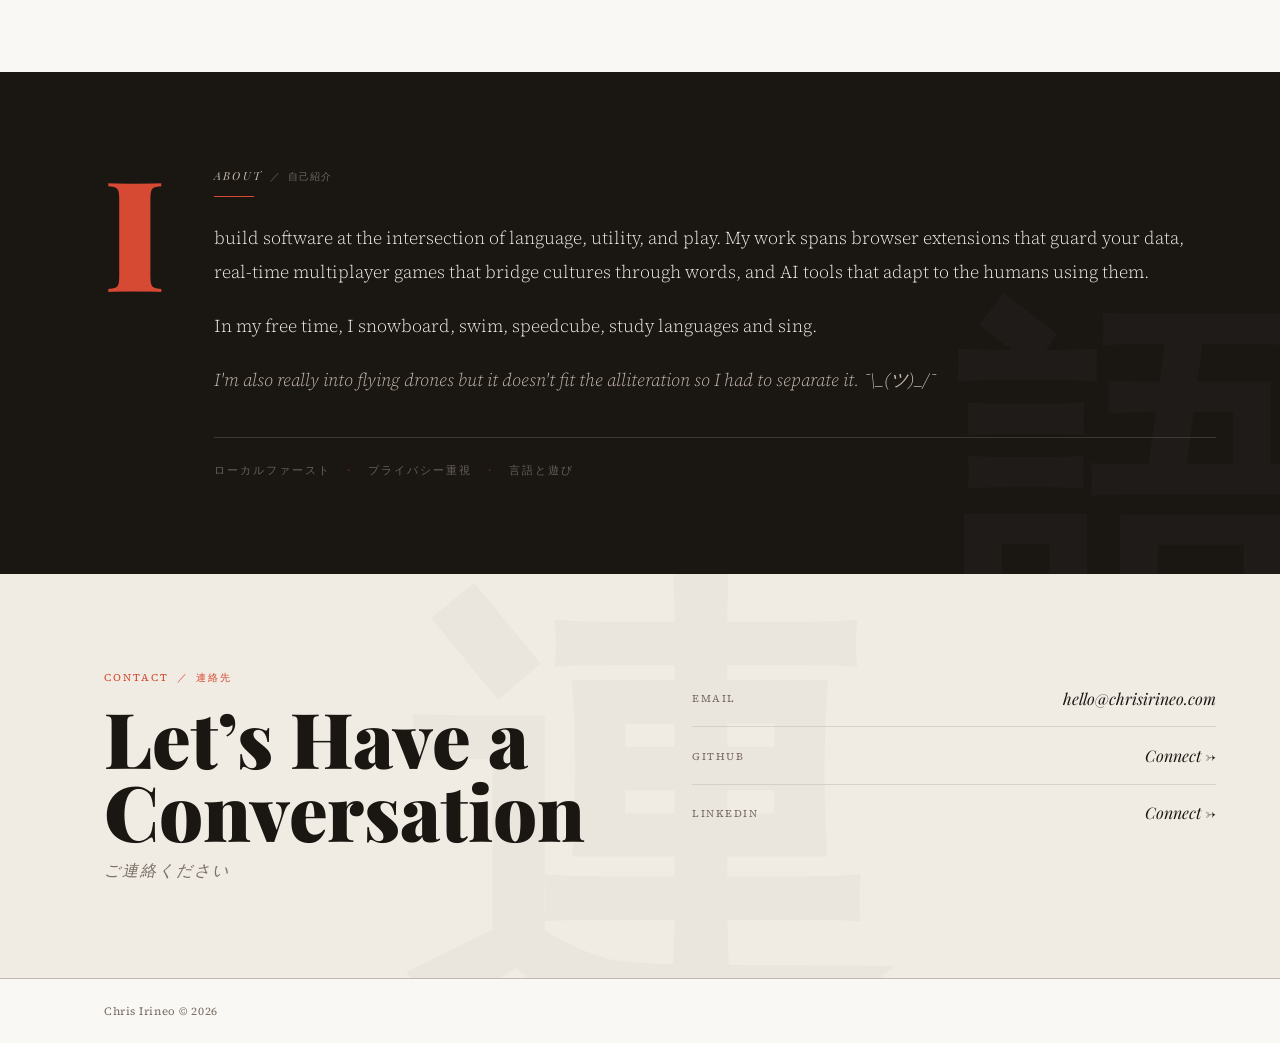
==== commit fe088b13: "Add optimized screenshots and implement WebP with fallback support - Add high-quality PNG and WebP v" ====
--- a/index.html
+++ b/index.html
@@ -111,20 +111,12 @@
     <article class="spread reveal">
       <div class="spread-fig">
         <div class="spread-frame">
-          <div class="spread-art">
-            <svg viewBox="0 0 120 90" fill="none" stroke="currentColor" stroke-width="1">
-              <rect x="5" y="10" width="110" height="72" rx="6" stroke-dasharray="5 3"/>
-              <rect x="20" y="4" width="80" height="82" rx="3"/>
-              <circle cx="60" cy="50" r="16" stroke-dasharray="3 3"/>
-              <line x1="44" y1="50" x2="76" y2="50"/>
-              <line x1="60" y1="34" x2="60" y2="66"/>
-              <circle cx="60" cy="50" r="4" fill="currentColor" opacity=".3"/>
-            </svg>
-          </div>
-          <span class="spread-figcaption">Fig.&thinsp;01 &mdash; Sir Hires</span>
-          <!-- Japanese accent label -->
-          <span class="spread-jp-label" aria-hidden="true">拡張機能</span>
-        </div>
+          <picture>
+            <source srcset="sir-hires-1.webp" type="image/webp">
+            <img src="sir-hires-1.png" alt="Sir Hires browser extension interface" class="spread-screenshot-single">
+          </picture>
+        </div>
+        <span class="spread-figcaption">Privacy-first job search assistant</span>
       </div>
       <div class="spread-text">
         <h3 class="spread-title">Sir Hires</h3>
@@ -151,17 +143,18 @@
     <article class="spread spread--flip reveal">
       <div class="spread-fig">
         <div class="spread-frame">
-          <div class="spread-art">
-            <svg viewBox="0 0 120 90" fill="none" stroke="currentColor" stroke-width="1">
-              <path d="M20 80 L60 8 L100 80" stroke-dasharray="4 3"/>
-              <line x1="33" y1="57" x2="87" y2="57"/>
-              <circle cx="60" cy="40" r="5" fill="currentColor" opacity=".25"/>
-              <path d="M10 80 Q60 20 110 80" stroke-dasharray="2 4" opacity=".4"/>
-            </svg>
+          <div class="spread-screenshots">
+            <picture>
+              <source srcset="iterature-1.webp" type="image/webp">
+              <img src="iterature-1.png" alt="Iterature writing coach interface" class="spread-screenshot">
+            </picture>
+            <picture>
+              <source srcset="iterature-2.webp" type="image/webp">
+              <img src="iterature-2.png" alt="Iterature feedback interface" class="spread-screenshot">
+            </picture>
           </div>
-          <span class="spread-figcaption">Fig.&thinsp;02 &mdash; Iterature</span>
-          <span class="spread-jp-label" aria-hidden="true">執筆</span>
-        </div>
+        </div>
+        <span class="spread-figcaption">AI-powered writing coach PWA</span>
       </div>
       <div class="spread-text">
         <h3 class="spread-title">Iterature</h3>
@@ -187,10 +180,15 @@
     <article class="spread reveal">
       <div class="spread-fig">
         <div class="spread-screenshots">
-          <img src="word-fractal-1.png" alt="WordFractal gameplay with word tiles" class="spread-screenshot spread-screenshot--main">
+          <picture>
+            <source srcset="word-fractal-1.webp" type="image/webp">
+            <img src="word-fractal-1.png" alt="WordFractal gameplay with word tiles" class="spread-screenshot spread-screenshot--main">
+          </picture>
           <div class="spread-screenshots-secondary">
-            <img src="word-fractal-2.png" alt="WordFractal word building" class="spread-screenshot">
-            <img src="word-fractal-3.png" alt="WordFractal leaderboard" class="spread-screenshot">
+            <picture>
+              <source srcset="word-fractal-2.webp" type="image/webp">
+              <img src="word-fractal-2.png" alt="WordFractal word building" class="spread-screenshot">
+            </picture>
           </div>
         </div>
         <span class="spread-figcaption">Real-time multiplayer word grid game</span>
@@ -220,21 +218,18 @@
     <article class="spread spread--flip reveal">
       <div class="spread-fig">
         <div class="spread-frame">
-          <div class="spread-art">
-            <svg viewBox="0 0 120 90" fill="none" stroke="currentColor" stroke-width="1">
-              <rect x="15" y="12" width="30" height="30" rx="5"/>
-              <rect x="55" y="12" width="30" height="30" rx="5"/>
-              <rect x="15" y="52" width="30" height="30" rx="5"/>
-              <rect x="55" y="52" width="30" height="30" rx="5" fill="currentColor" opacity=".1"/>
-              <text x="30" y="33" font-size="16" font-family="serif" fill="currentColor" text-anchor="middle" stroke="none">ん</text>
-              <text x="70" y="33" font-size="16" font-family="serif" fill="currentColor" text-anchor="middle" stroke="none">ち</text>
-              <text x="30" y="73" font-size="16" font-family="serif" fill="currentColor" text-anchor="middle" stroke="none">お</text>
-              <text x="70" y="73" font-size="16" font-family="serif" fill="currentColor" text-anchor="middle" stroke="none" opacity=".5">?</text>
-            </svg>
+          <div class="spread-screenshots">
+            <picture>
+              <source srcset="nchi-slider-1.webp" type="image/webp">
+              <img src="nchi-slider-1.jpeg" alt="NCHI Slider gameplay" class="spread-screenshot">
+            </picture>
+            <picture>
+              <source srcset="nchi-slider-2.webp" type="image/webp">
+              <img src="nchi-slider-2.jpeg" alt="NCHI Slider word completion" class="spread-screenshot">
+            </picture>
           </div>
-          <span class="spread-figcaption">Fig.&thinsp;04 &mdash; NCHI Slider</span>
-          <span class="spread-jp-label" aria-hidden="true">パズル</span>
-        </div>
+        </div>
+        <span class="spread-figcaption">2048-inspired hiragana puzzle game</span>
       </div>
       <div class="spread-text">
         <h3 class="spread-title">NCHI Slider</h3>
--- a/styles.css
+++ b/styles.css
@@ -460,6 +460,12 @@
   grid-column: 1;
   grid-row: 1 / 3;
 }
+.spread-screenshot-single {
+  width: 100%;
+  height: auto;
+  object-fit: contain;
+  border-radius: 4px;
+}
 .spread-screenshots-secondary {
   grid-column: 2;
   grid-row: 1 / 3;
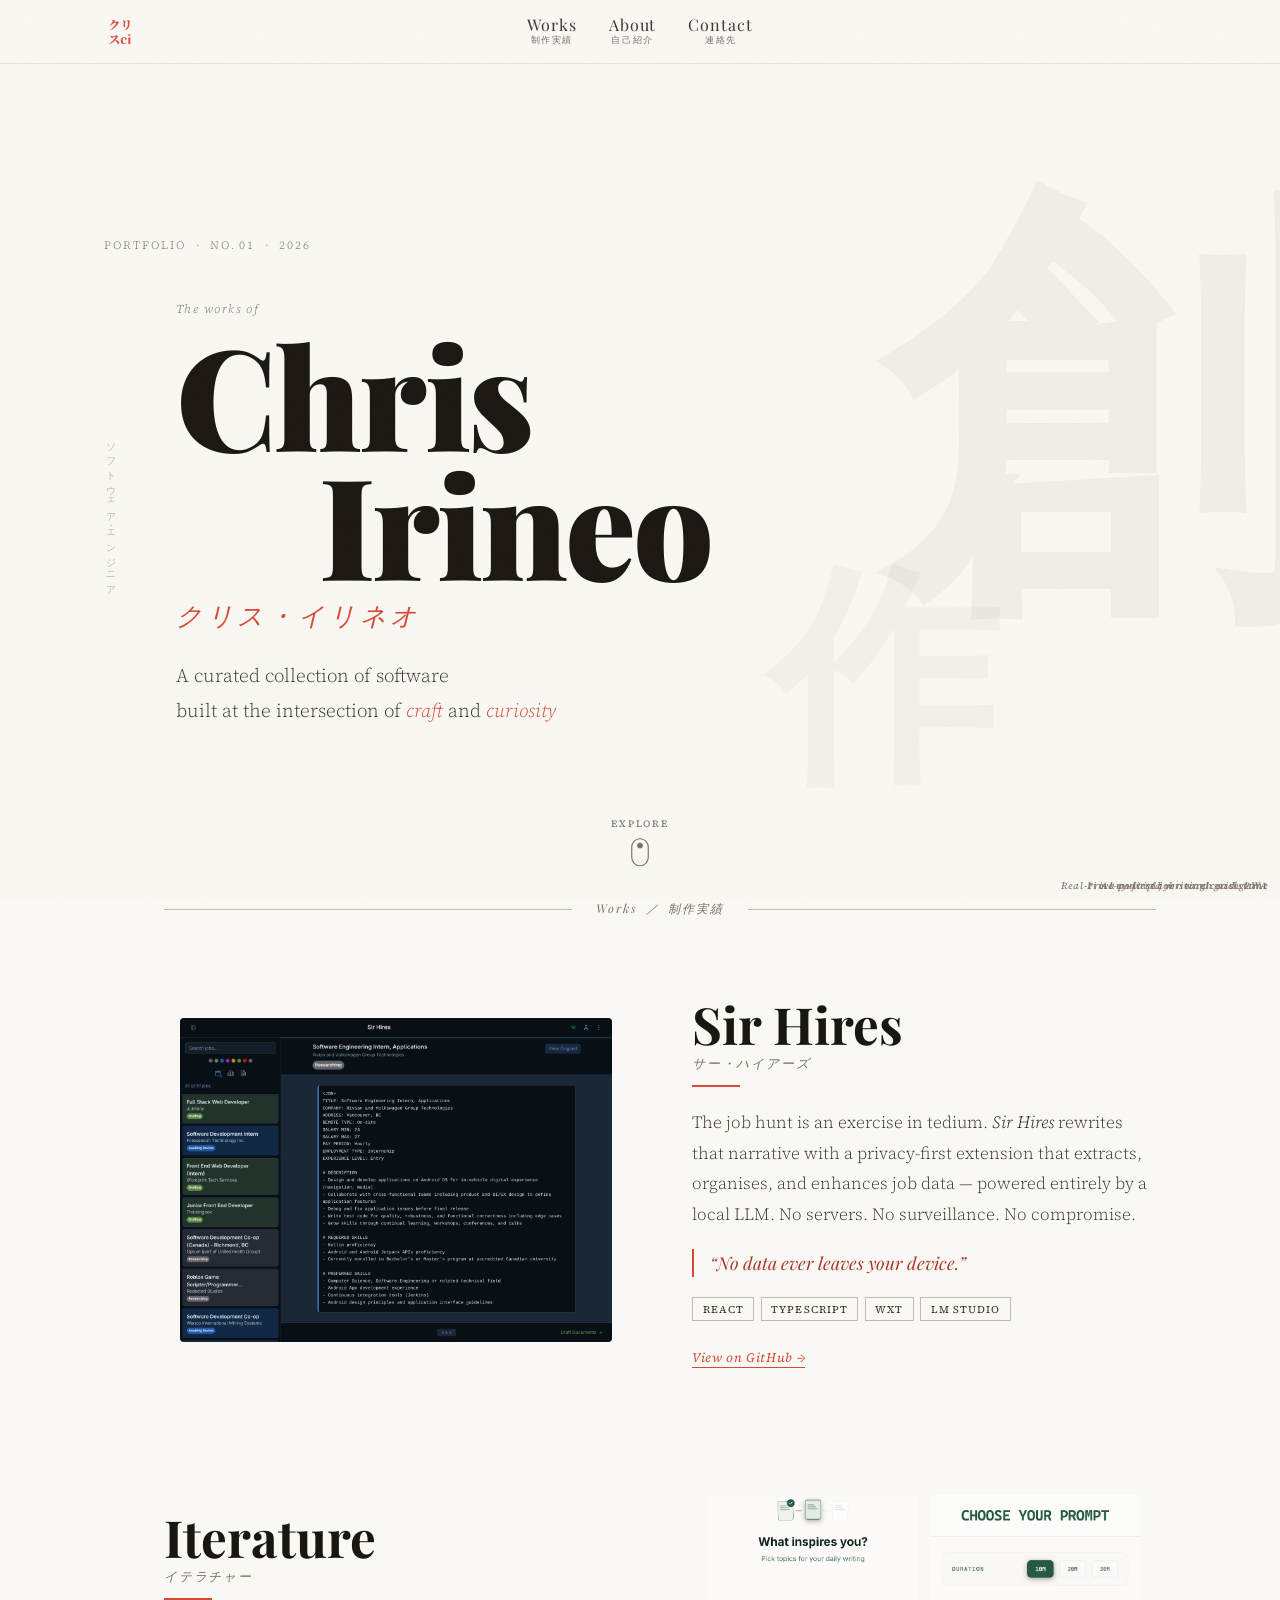
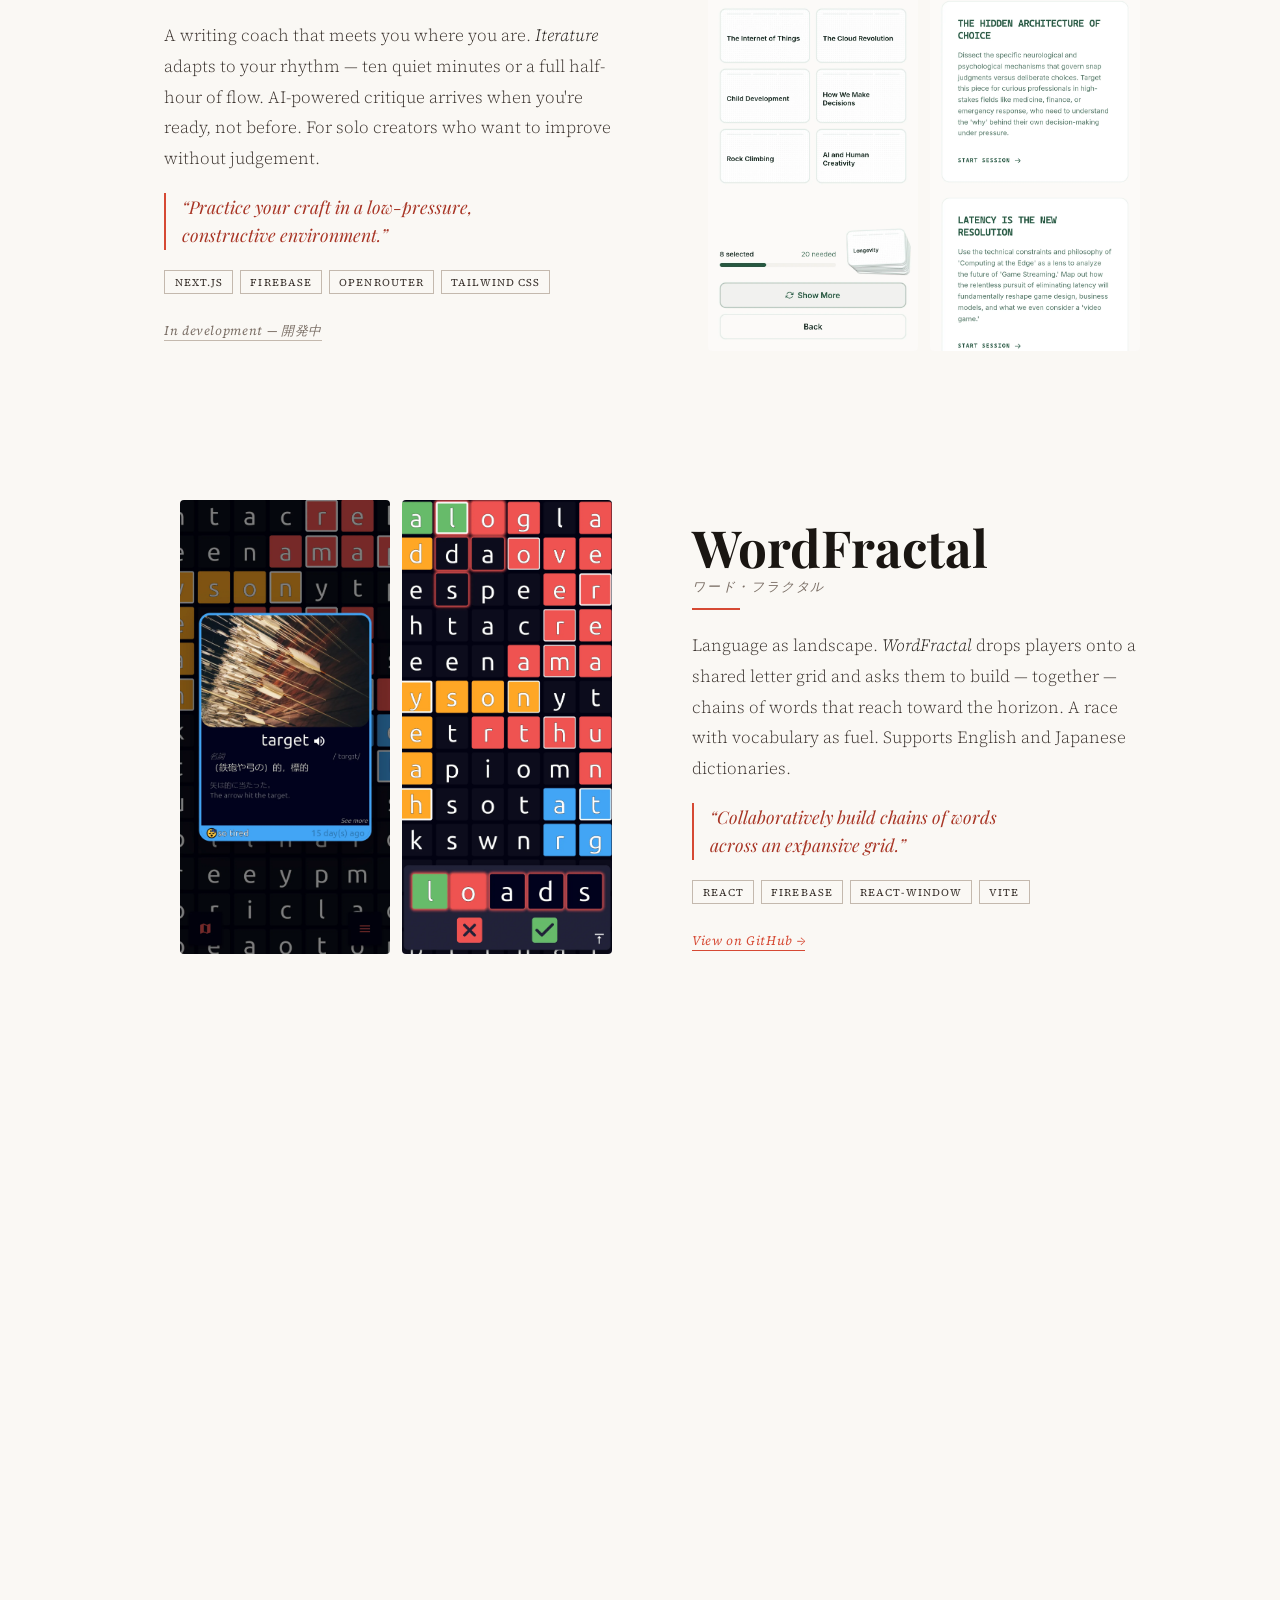
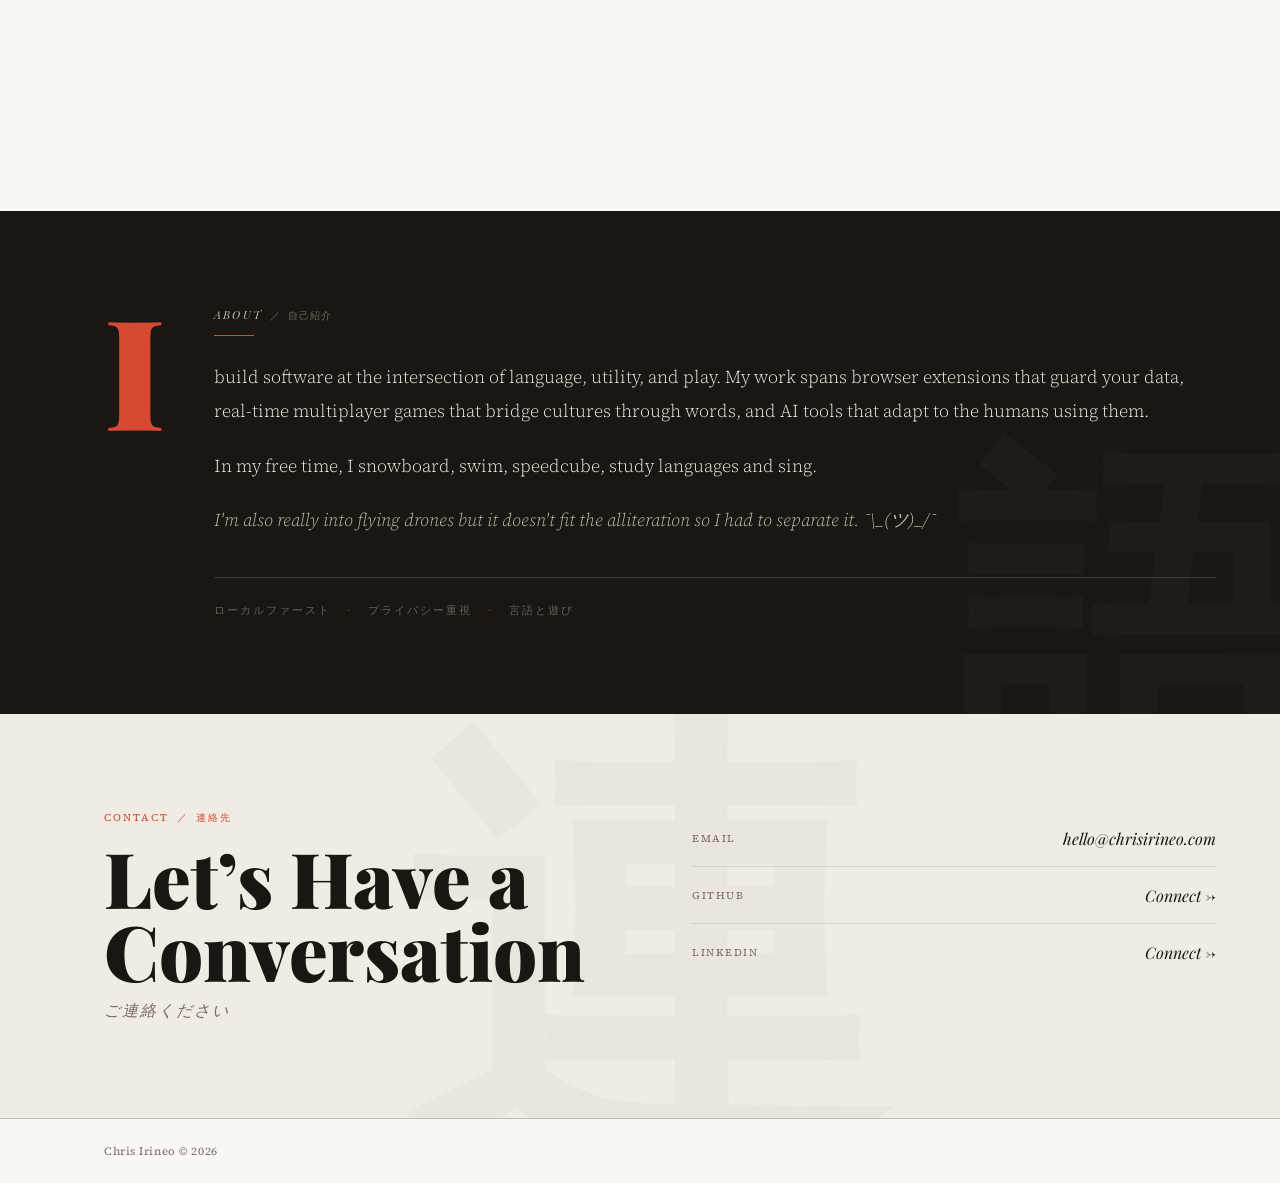
==== commit 240ede47: "Make all screenshots frameless like WordFractal section - Remove .spread-frame wrapper from Sir Hire" ====
--- a/index.html
+++ b/index.html
@@ -107,17 +107,17 @@
       <div class="work-header-rule"></div>
     </header>
 
-    <!-- Sir Hires -->
-    <article class="spread reveal">
-      <div class="spread-fig">
-        <div class="spread-frame">
-          <picture>
-            <source srcset="sir-hires-1.webp" type="image/webp">
-            <img src="sir-hires-1.png" alt="Sir Hires browser extension interface" class="spread-screenshot-single">
-          </picture>
-        </div>
-        <span class="spread-figcaption">Privacy-first job search assistant</span>
-      </div>
+     <!-- Sir Hires -->
+     <article class="spread reveal">
+       <div class="spread-fig">
+         <div class="spread-screenshots spread-screenshots--single">
+           <picture>
+             <source srcset="sir-hires-1.webp" type="image/webp">
+             <img src="sir-hires-1.png" alt="Sir Hires browser extension interface" class="spread-screenshot">
+           </picture>
+         </div>
+         <span class="spread-figcaption">Privacy-first job search assistant</span>
+       </div>
       <div class="spread-text">
         <h3 class="spread-title">Sir Hires</h3>
         <p class="spread-title-jp" aria-hidden="true">サー・ハイアーズ</p>
@@ -139,23 +139,21 @@
       </div>
     </article>
 
-    <!-- Iterature -->
-    <article class="spread spread--flip reveal">
-      <div class="spread-fig">
-        <div class="spread-frame">
-          <div class="spread-screenshots">
-            <picture>
-              <source srcset="iterature-1.webp" type="image/webp">
-              <img src="iterature-1.png" alt="Iterature writing coach interface" class="spread-screenshot">
-            </picture>
-            <picture>
-              <source srcset="iterature-2.webp" type="image/webp">
-              <img src="iterature-2.png" alt="Iterature feedback interface" class="spread-screenshot">
-            </picture>
-          </div>
-        </div>
-        <span class="spread-figcaption">AI-powered writing coach PWA</span>
-      </div>
+     <!-- Iterature -->
+     <article class="spread spread--flip reveal">
+       <div class="spread-fig">
+         <div class="spread-screenshots">
+           <picture>
+             <source srcset="iterature-1.webp" type="image/webp">
+             <img src="iterature-1.png" alt="Iterature writing coach interface" class="spread-screenshot">
+           </picture>
+           <picture>
+             <source srcset="iterature-2.webp" type="image/webp">
+             <img src="iterature-2.png" alt="Iterature feedback interface" class="spread-screenshot">
+           </picture>
+         </div>
+         <span class="spread-figcaption">AI-powered writing coach PWA</span>
+       </div>
       <div class="spread-text">
         <h3 class="spread-title">Iterature</h3>
         <p class="spread-title-jp" aria-hidden="true">イテラチャー</p>
@@ -214,23 +212,21 @@
       </div>
     </article>
 
-    <!-- NCHI Slider -->
-    <article class="spread spread--flip reveal">
-      <div class="spread-fig">
-        <div class="spread-frame">
-          <div class="spread-screenshots">
-            <picture>
-              <source srcset="nchi-slider-1.webp" type="image/webp">
-              <img src="nchi-slider-1.jpeg" alt="NCHI Slider gameplay" class="spread-screenshot">
-            </picture>
-            <picture>
-              <source srcset="nchi-slider-2.webp" type="image/webp">
-              <img src="nchi-slider-2.jpeg" alt="NCHI Slider word completion" class="spread-screenshot">
-            </picture>
-          </div>
-        </div>
-        <span class="spread-figcaption">2048-inspired hiragana puzzle game</span>
-      </div>
+     <!-- NCHI Slider -->
+     <article class="spread spread--flip reveal">
+       <div class="spread-fig">
+         <div class="spread-screenshots">
+           <picture>
+             <source srcset="nchi-slider-1.webp" type="image/webp">
+             <img src="nchi-slider-1.jpeg" alt="NCHI Slider gameplay" class="spread-screenshot">
+           </picture>
+           <picture>
+             <source srcset="nchi-slider-2.webp" type="image/webp">
+             <img src="nchi-slider-2.jpeg" alt="NCHI Slider word completion" class="spread-screenshot">
+           </picture>
+         </div>
+         <span class="spread-figcaption">2048-inspired hiragana puzzle game</span>
+       </div>
       <div class="spread-text">
         <h3 class="spread-title">NCHI Slider</h3>
         <p class="spread-title-jp" aria-hidden="true">んちスライダー</p>
--- a/styles.css
+++ b/styles.css
@@ -450,6 +450,15 @@
   height: 100%;
   padding: 1rem;
 }
+.spread-screenshots--single {
+  grid-template-columns: 1fr;
+  align-content: center;
+  justify-items: center;
+}
+.spread-screenshots--single .spread-screenshot {
+  max-width: 100%;
+  max-height: 100%;
+}
 .spread-screenshot {
   width: 100%;
   height: auto;
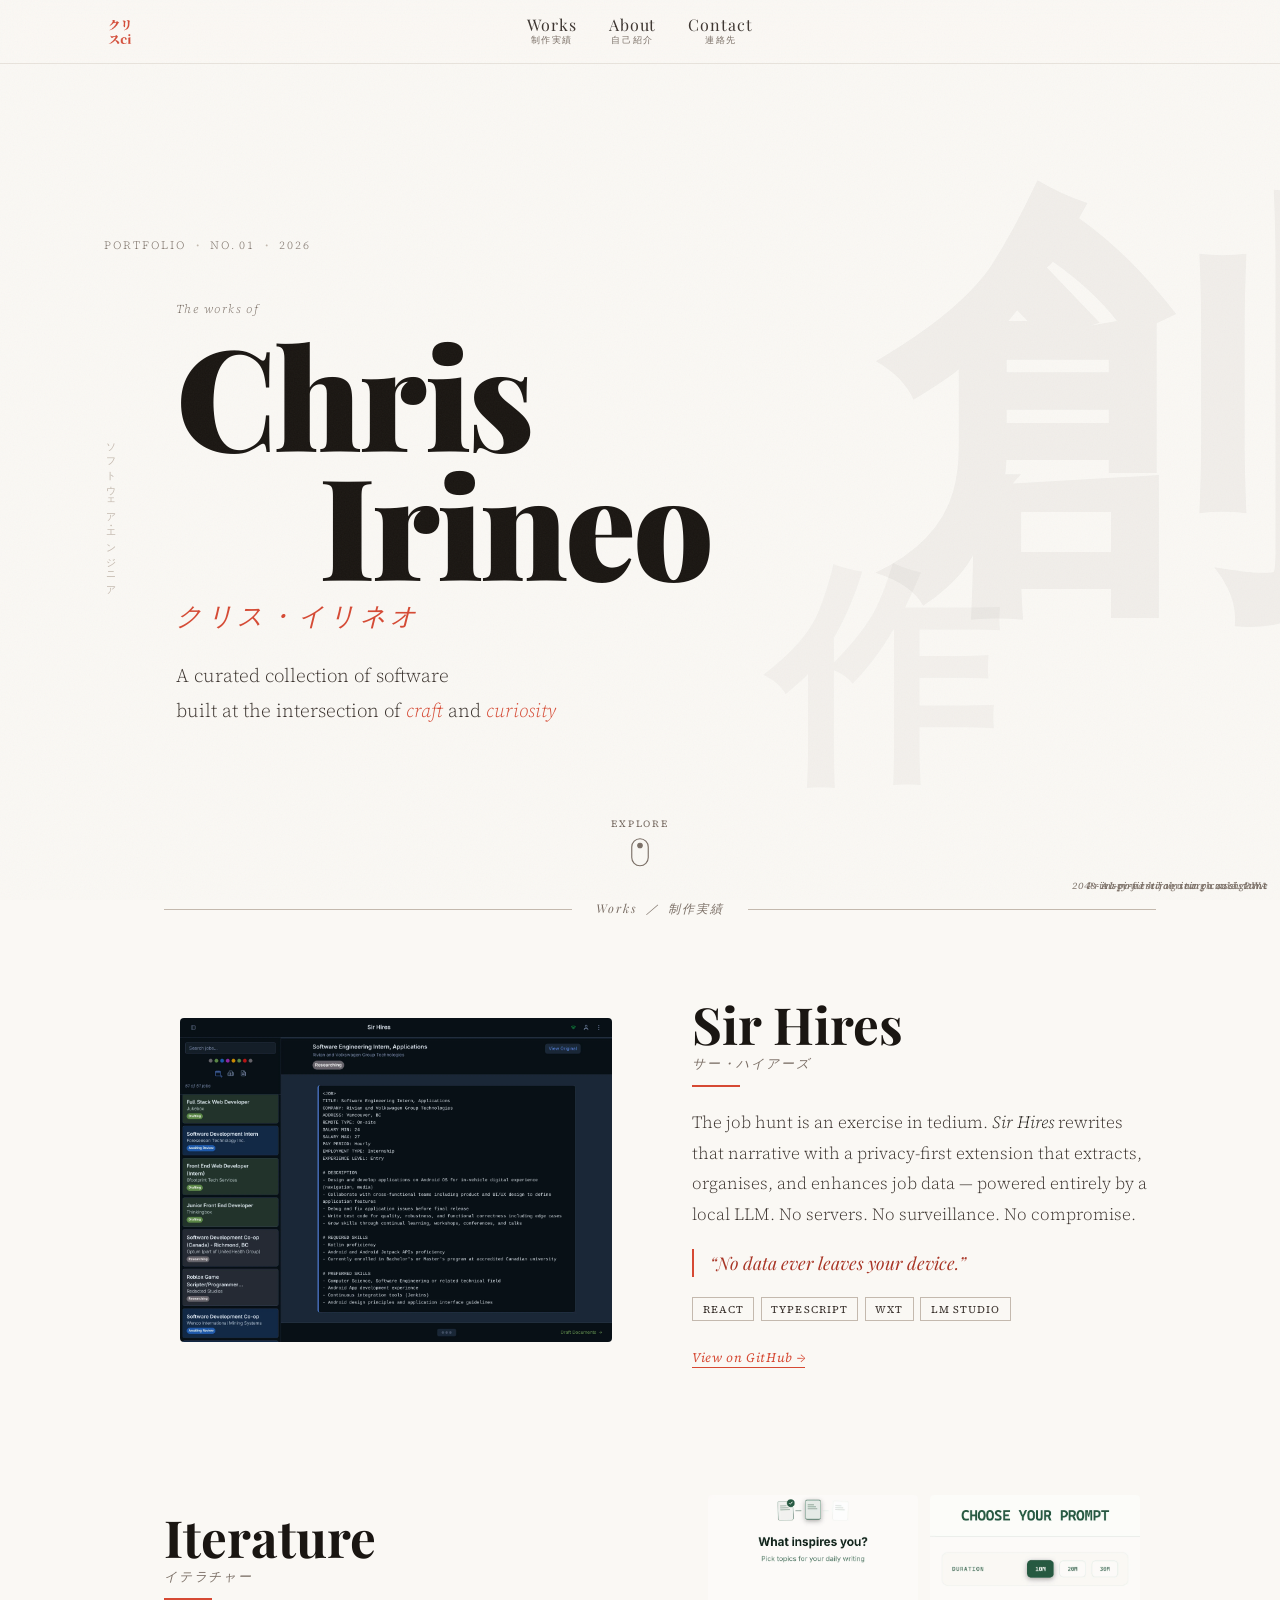
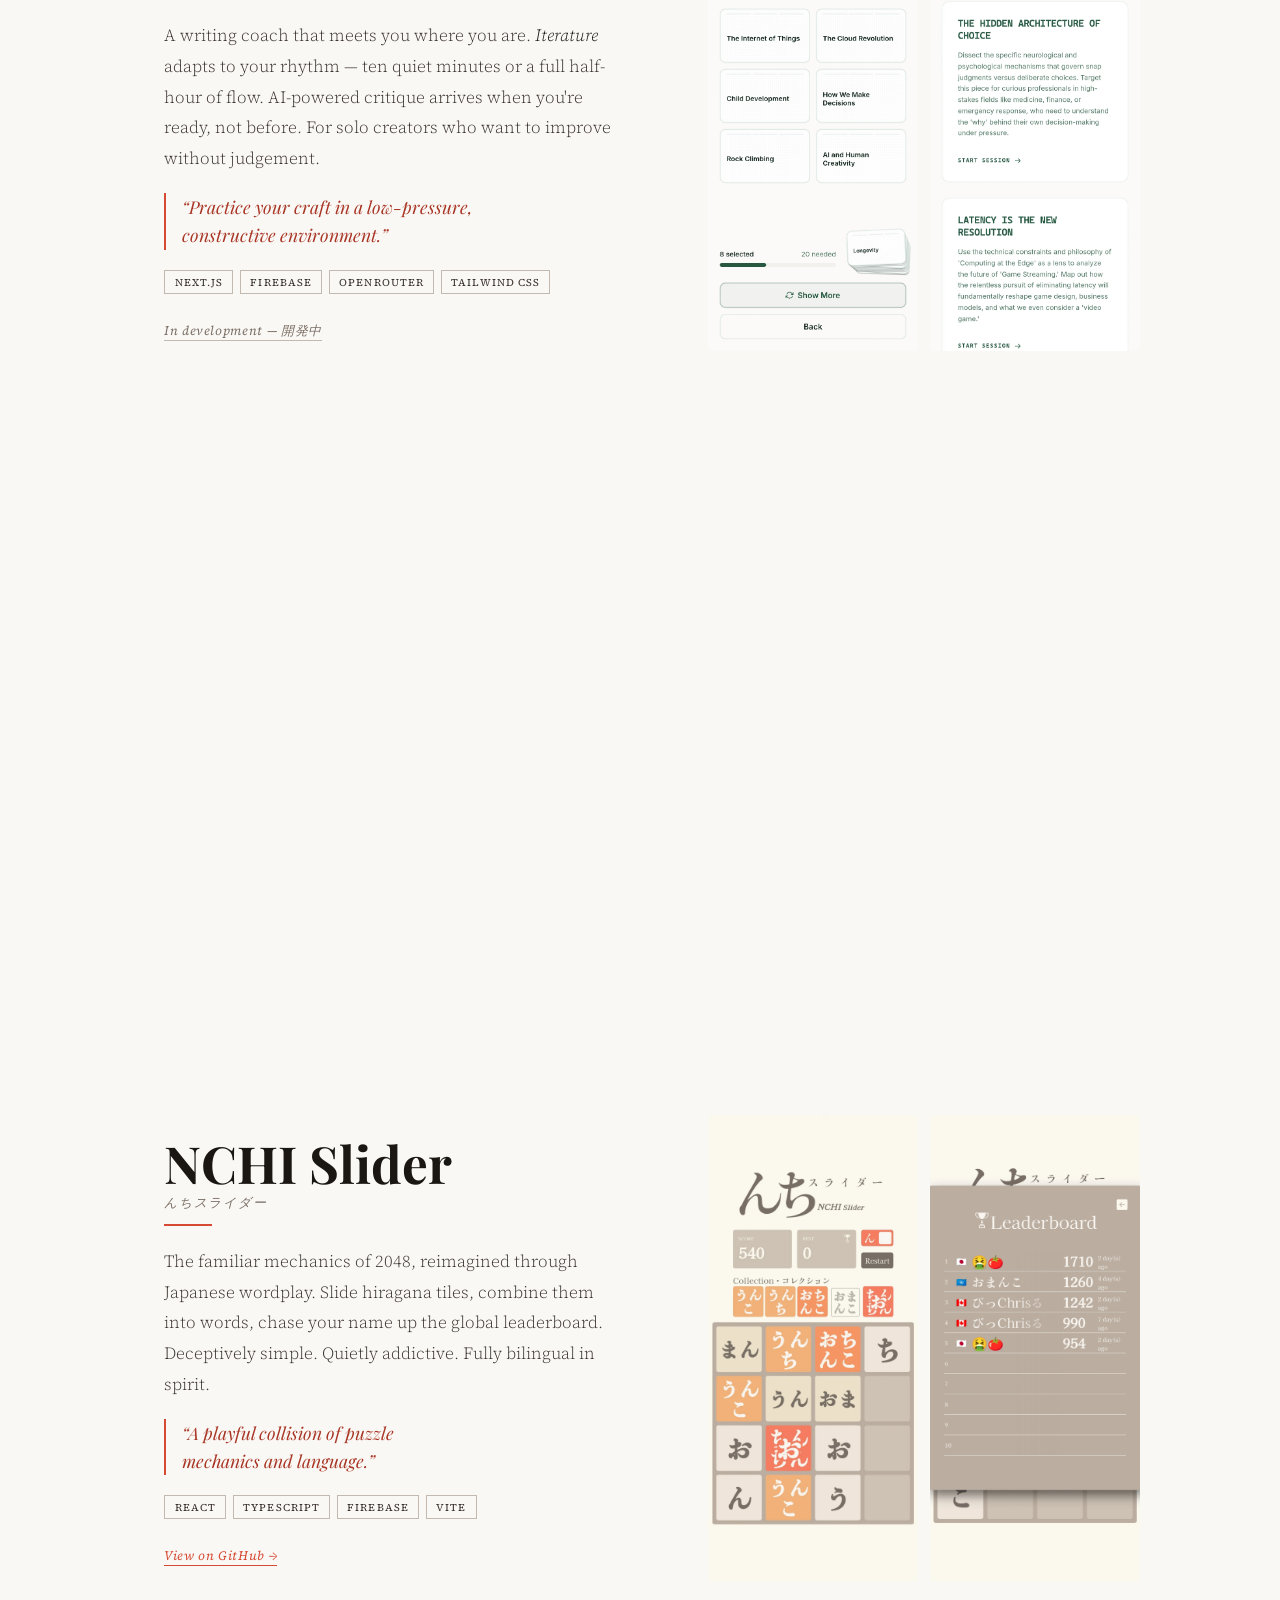
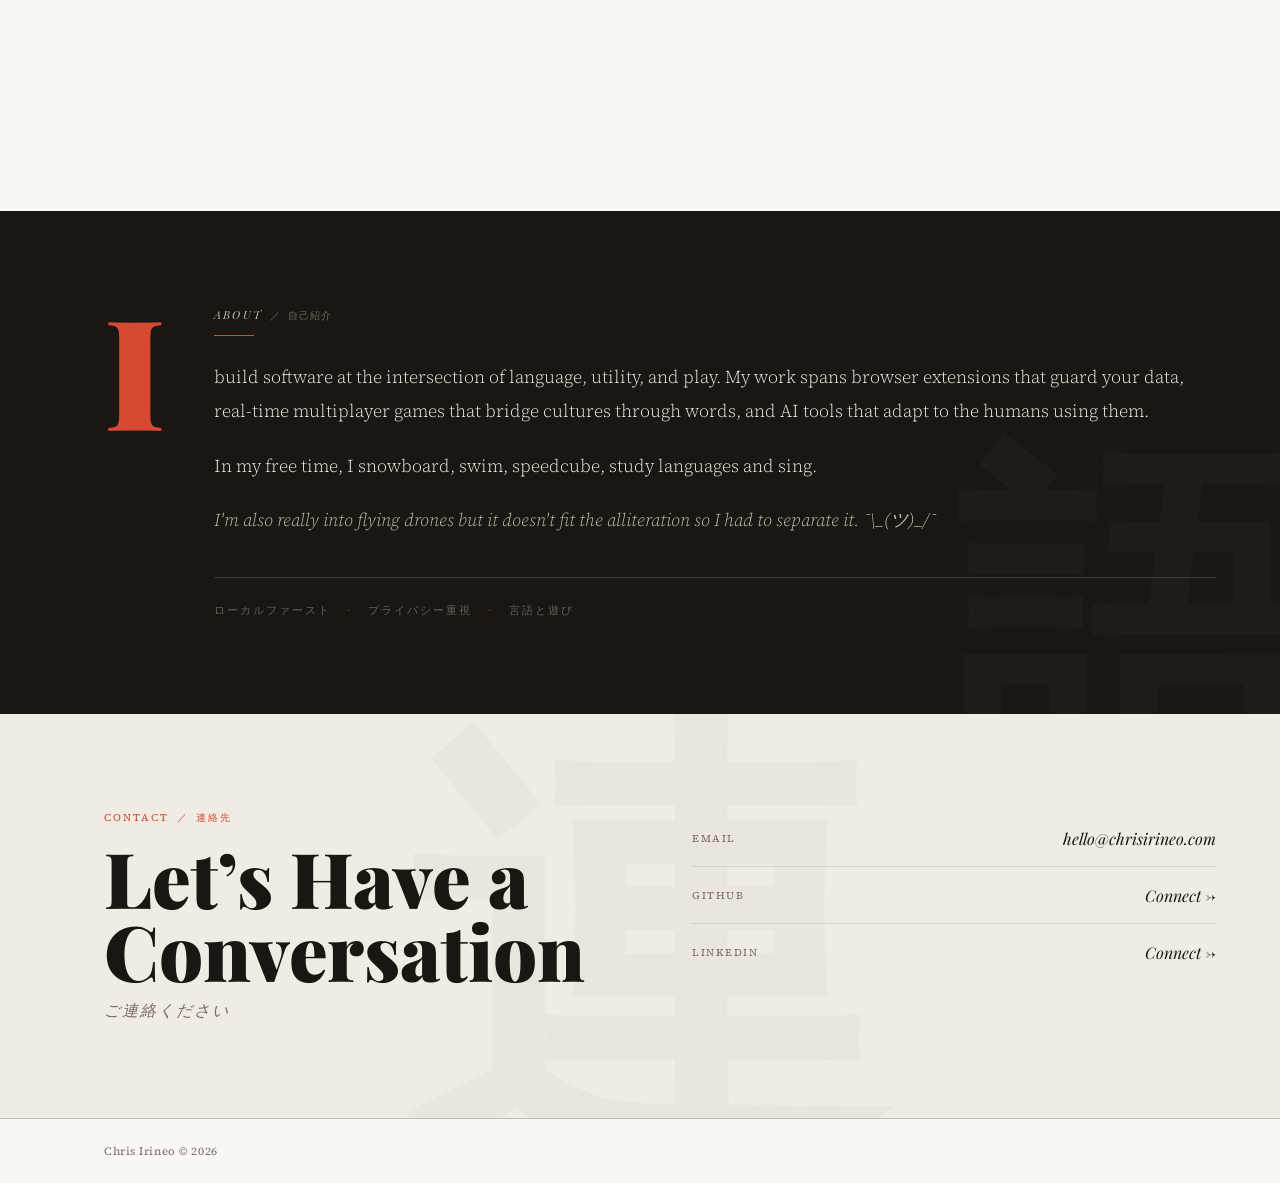
==== commit 9da992d0: "Organize assets into folder and add favicon - Create assets/ folder for all images, screenshots, and" ====
--- a/index.html
+++ b/index.html
@@ -5,7 +5,10 @@
   <meta name="viewport" content="width=device-width, initial-scale=1.0">
   <meta name="description" content="Chris Irineo — Software developer. Selected works.">
   <meta name="theme-color" content="#faf8f4">
-  <title>クリス・イリネオ — Atelier</title>
+  <title>Chris Irineo Portfolio</title>
+  <link rel="icon" type="image/x-icon" href="favicon.ico">
+  <link rel="icon" type="image/webp" href="assets/favicon-192.webp">
+  <link rel="apple-touch-icon" href="assets/favicon-192.webp">
   <link rel="preconnect" href="https://fonts.googleapis.com">
   <link rel="preconnect" href="https://fonts.gstatic.com" crossorigin>
   <link href="https://fonts.googleapis.com/css2?family=Playfair+Display:ital,wght@0,400;0,700;0,900;1,400;1,700&family=Source+Serif+4:ital,opsz,wght@0,8..60,300;0,8..60,400;1,8..60,400&display=swap" rel="stylesheet">
@@ -19,7 +22,7 @@
   <nav class="nav" id="nav">
     <!-- Logo image -->
     <a href="#home" class="nav-logo" aria-label="クリス・イリネオ — home">
-      <img src="kurisu ci.png" alt="クリス・イリネオ" class="nav-logo-img">
+      <img src="assets/kurisu ci.png" alt="クリス・イリネオ" class="nav-logo-img">
     </a>
 
     <!-- Text links: kanji + English beneath -->
@@ -112,8 +115,8 @@
        <div class="spread-fig">
          <div class="spread-screenshots spread-screenshots--single">
            <picture>
-             <source srcset="sir-hires-1.webp" type="image/webp">
-             <img src="sir-hires-1.png" alt="Sir Hires browser extension interface" class="spread-screenshot">
+             <source srcset="assets/sir-hires-1.webp" type="image/webp">
+             <img src="assets/sir-hires-1.png" alt="Sir Hires browser extension interface" class="spread-screenshot">
            </picture>
          </div>
          <span class="spread-figcaption">Privacy-first job search assistant</span>
@@ -144,12 +147,12 @@
        <div class="spread-fig">
          <div class="spread-screenshots">
            <picture>
-             <source srcset="iterature-1.webp" type="image/webp">
-             <img src="iterature-1.png" alt="Iterature writing coach interface" class="spread-screenshot">
-           </picture>
-           <picture>
-             <source srcset="iterature-2.webp" type="image/webp">
-             <img src="iterature-2.png" alt="Iterature feedback interface" class="spread-screenshot">
+             <source srcset="assets/iterature-1.webp" type="image/webp">
+             <img src="assets/iterature-1.png" alt="Iterature writing coach interface" class="spread-screenshot">
+           </picture>
+           <picture>
+             <source srcset="assets/iterature-2.webp" type="image/webp">
+             <img src="assets/iterature-2.png" alt="Iterature feedback interface" class="spread-screenshot">
            </picture>
          </div>
          <span class="spread-figcaption">AI-powered writing coach PWA</span>
@@ -179,13 +182,13 @@
       <div class="spread-fig">
         <div class="spread-screenshots">
           <picture>
-            <source srcset="word-fractal-1.webp" type="image/webp">
-            <img src="word-fractal-1.png" alt="WordFractal gameplay with word tiles" class="spread-screenshot spread-screenshot--main">
+            <source srcset="assets/word-fractal-1.webp" type="image/webp">
+            <img src="assets/word-fractal-1.png" alt="WordFractal gameplay with word tiles" class="spread-screenshot spread-screenshot--main">
           </picture>
           <div class="spread-screenshots-secondary">
             <picture>
-              <source srcset="word-fractal-2.webp" type="image/webp">
-              <img src="word-fractal-2.png" alt="WordFractal word building" class="spread-screenshot">
+              <source srcset="assets/word-fractal-2.webp" type="image/webp">
+              <img src="assets/word-fractal-2.png" alt="WordFractal word building" class="spread-screenshot">
             </picture>
           </div>
         </div>
@@ -217,12 +220,12 @@
        <div class="spread-fig">
          <div class="spread-screenshots">
            <picture>
-             <source srcset="nchi-slider-1.webp" type="image/webp">
-             <img src="nchi-slider-1.jpeg" alt="NCHI Slider gameplay" class="spread-screenshot">
-           </picture>
-           <picture>
-             <source srcset="nchi-slider-2.webp" type="image/webp">
-             <img src="nchi-slider-2.jpeg" alt="NCHI Slider word completion" class="spread-screenshot">
+             <source srcset="assets/nchi-slider-1.webp" type="image/webp">
+             <img src="assets/nchi-slider-1.jpeg" alt="NCHI Slider gameplay" class="spread-screenshot">
+           </picture>
+           <picture>
+             <source srcset="assets/nchi-slider-2.webp" type="image/webp">
+             <img src="assets/nchi-slider-2.jpeg" alt="NCHI Slider word completion" class="spread-screenshot">
            </picture>
          </div>
          <span class="spread-figcaption">2048-inspired hiragana puzzle game</span>
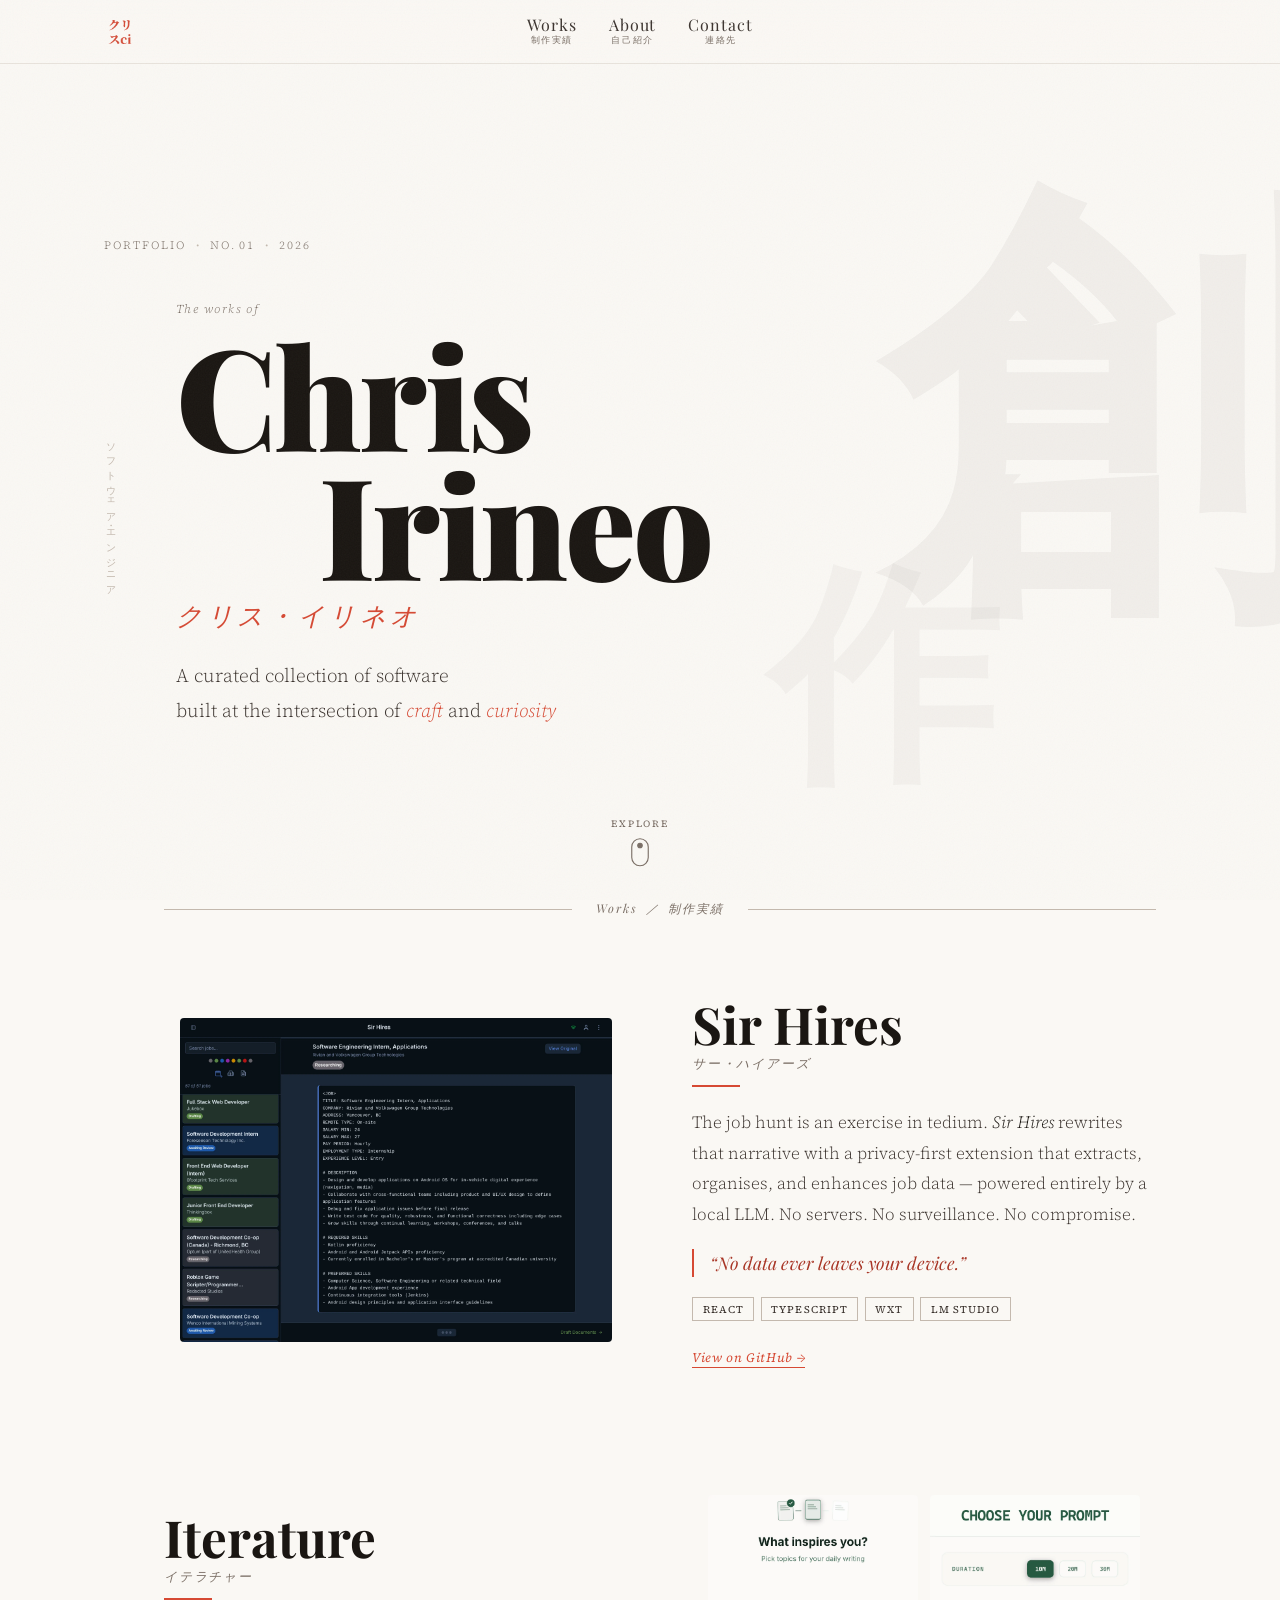
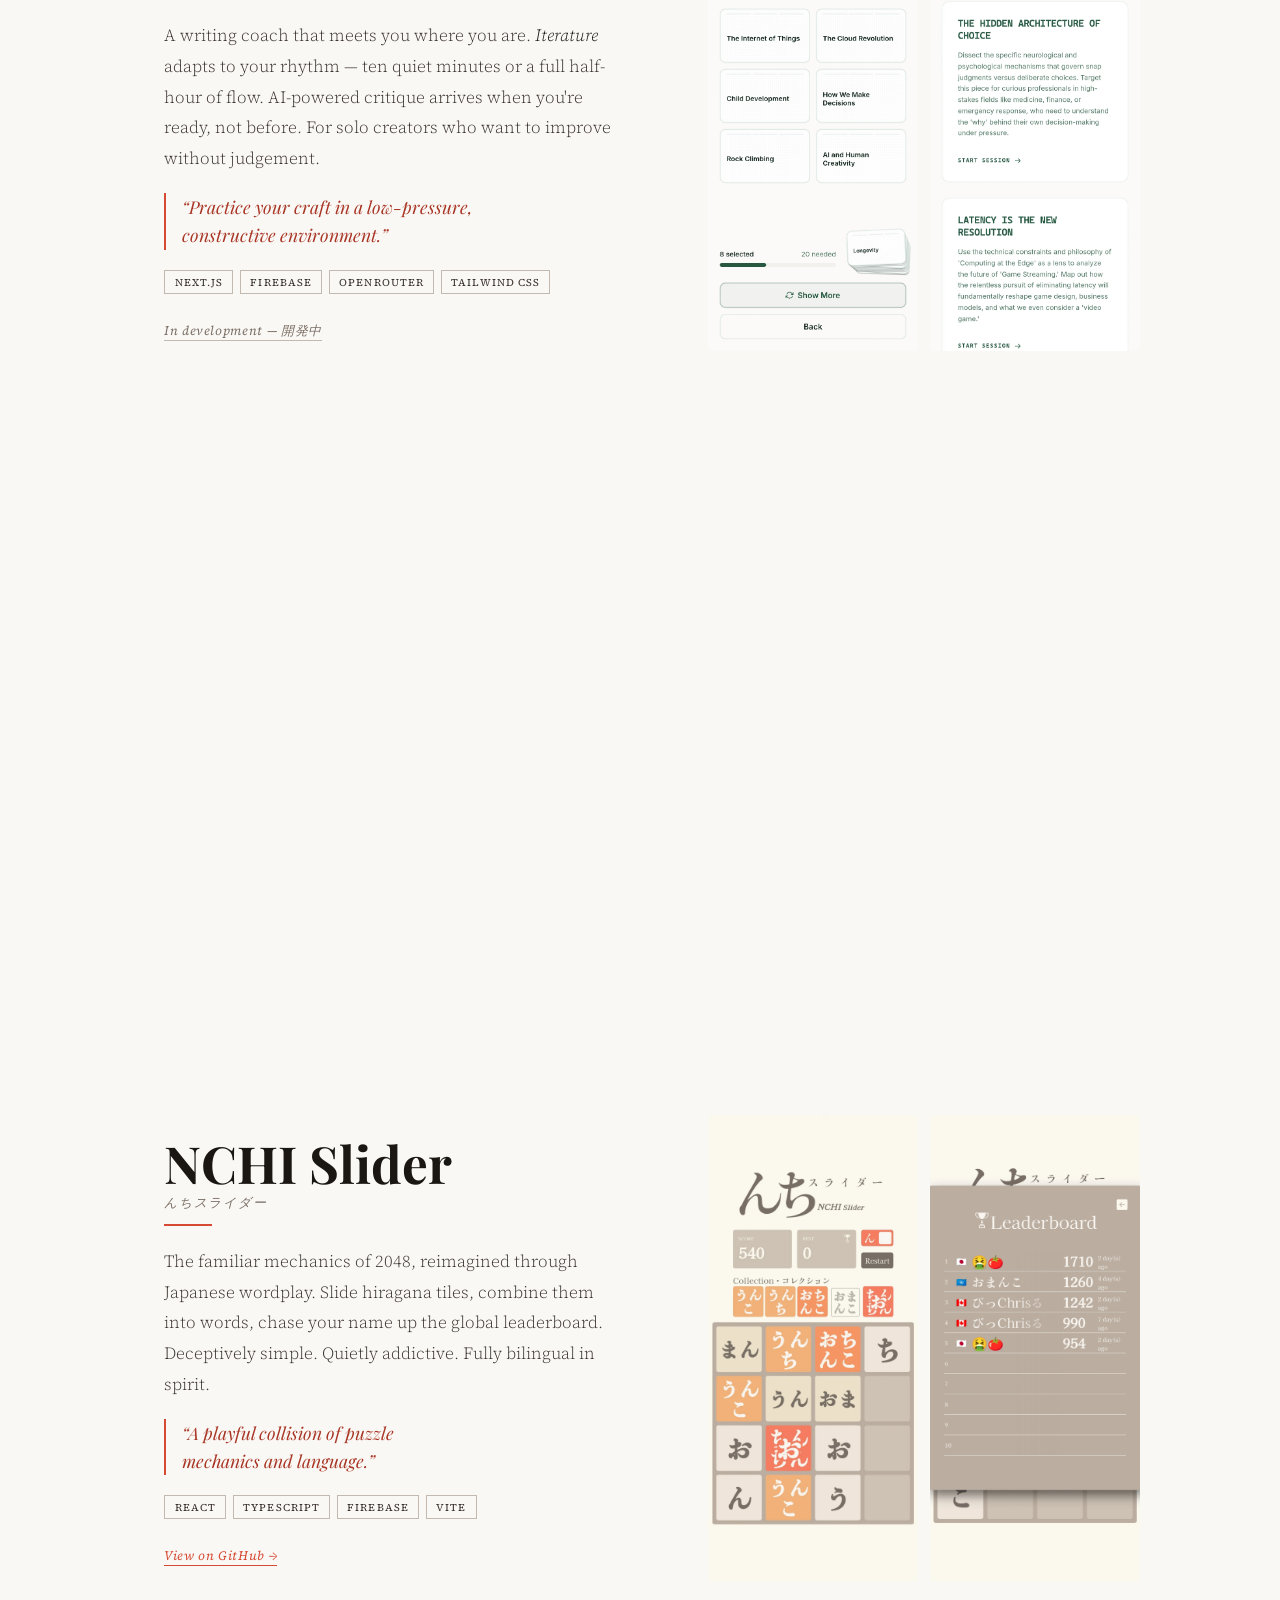
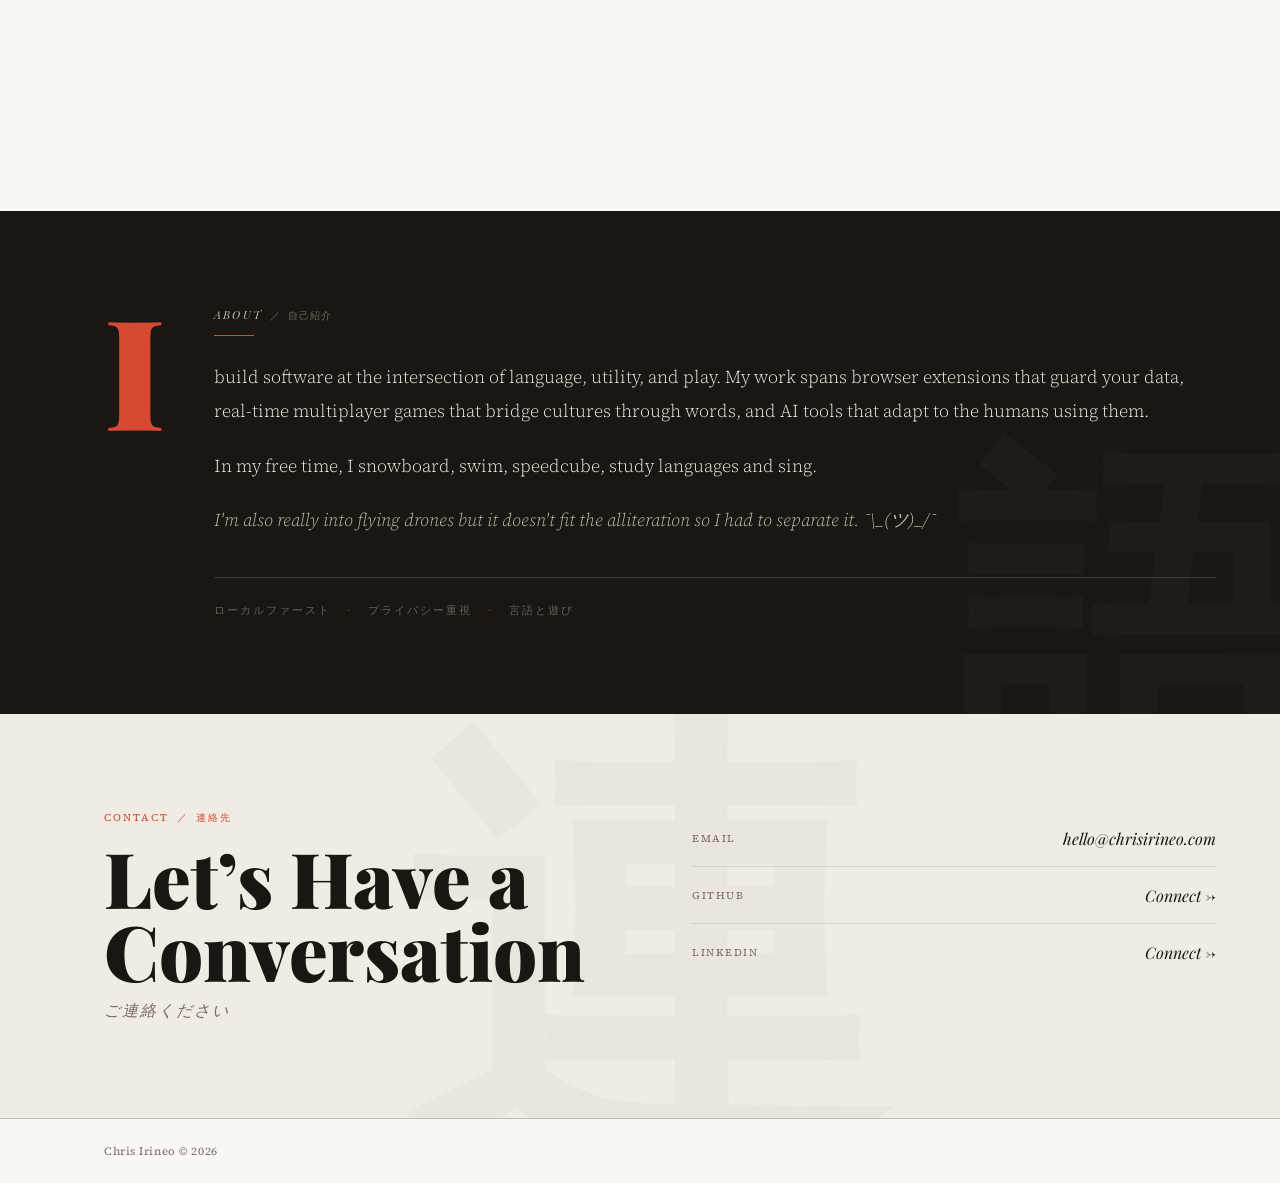
==== commit 816caa67: "Remove redundant figcaptions and add content max-width - Remove all spread-figcaption elements (4 re" ====
--- a/index.html
+++ b/index.html
@@ -116,11 +116,10 @@
          <div class="spread-screenshots spread-screenshots--single">
            <picture>
              <source srcset="assets/sir-hires-1.webp" type="image/webp">
-             <img src="assets/sir-hires-1.png" alt="Sir Hires browser extension interface" class="spread-screenshot">
-           </picture>
-         </div>
-         <span class="spread-figcaption">Privacy-first job search assistant</span>
-       </div>
+              <img src="assets/sir-hires-1.png" alt="Sir Hires browser extension interface" class="spread-screenshot">
+            </picture>
+          </div>
+        </div>
       <div class="spread-text">
         <h3 class="spread-title">Sir Hires</h3>
         <p class="spread-title-jp" aria-hidden="true">サー・ハイアーズ</p>
@@ -151,12 +150,11 @@
              <img src="assets/iterature-1.png" alt="Iterature writing coach interface" class="spread-screenshot">
            </picture>
            <picture>
-             <source srcset="assets/iterature-2.webp" type="image/webp">
-             <img src="assets/iterature-2.png" alt="Iterature feedback interface" class="spread-screenshot">
-           </picture>
-         </div>
-         <span class="spread-figcaption">AI-powered writing coach PWA</span>
-       </div>
+              <source srcset="assets/iterature-2.webp" type="image/webp">
+              <img src="assets/iterature-2.png" alt="Iterature feedback interface" class="spread-screenshot">
+            </picture>
+          </div>
+        </div>
       <div class="spread-text">
         <h3 class="spread-title">Iterature</h3>
         <p class="spread-title-jp" aria-hidden="true">イテラチャー</p>
@@ -188,12 +186,11 @@
           <div class="spread-screenshots-secondary">
             <picture>
               <source srcset="assets/word-fractal-2.webp" type="image/webp">
-              <img src="assets/word-fractal-2.png" alt="WordFractal word building" class="spread-screenshot">
-            </picture>
-          </div>
-        </div>
-        <span class="spread-figcaption">Real-time multiplayer word grid game</span>
-      </div>
+               <img src="assets/word-fractal-2.png" alt="WordFractal word building" class="spread-screenshot">
+             </picture>
+           </div>
+         </div>
+       </div>
       <div class="spread-text">
         <h3 class="spread-title">WordFractal</h3>
         <p class="spread-title-jp" aria-hidden="true">ワード・フラクタル</p>
@@ -225,11 +222,10 @@
            </picture>
            <picture>
              <source srcset="assets/nchi-slider-2.webp" type="image/webp">
-             <img src="assets/nchi-slider-2.jpeg" alt="NCHI Slider word completion" class="spread-screenshot">
-           </picture>
-         </div>
-         <span class="spread-figcaption">2048-inspired hiragana puzzle game</span>
-       </div>
+              <img src="assets/nchi-slider-2.jpeg" alt="NCHI Slider word completion" class="spread-screenshot">
+            </picture>
+          </div>
+        </div>
       <div class="spread-text">
         <h3 class="spread-title">NCHI Slider</h3>
         <p class="spread-title-jp" aria-hidden="true">んちスライダー</p>
--- a/styles.css
+++ b/styles.css
@@ -379,7 +379,11 @@
 .scroll-dot { animation: scrollBob 2s ease-in-out 2s infinite; }
 
 /* ── Work ── */
-.work { padding: 0 0 6rem; }
+.work {
+  padding: 0 0 6rem;
+  max-width: var(--max);
+  margin: 0 auto;
+}
 
 .work-header {
   display: flex;
@@ -483,15 +487,6 @@
   gap: 0.75rem;
 }
 
-.spread-figcaption {
-  position: absolute;
-  bottom: 0.5rem;
-  right: 0.75rem;
-  font-size: 0.6rem;
-  letter-spacing: 0.12em;
-  color: var(--ink-light);
-  font-style: italic;
-}
 
 /* Japanese category label — top left of frame */
 .spread-jp-label {
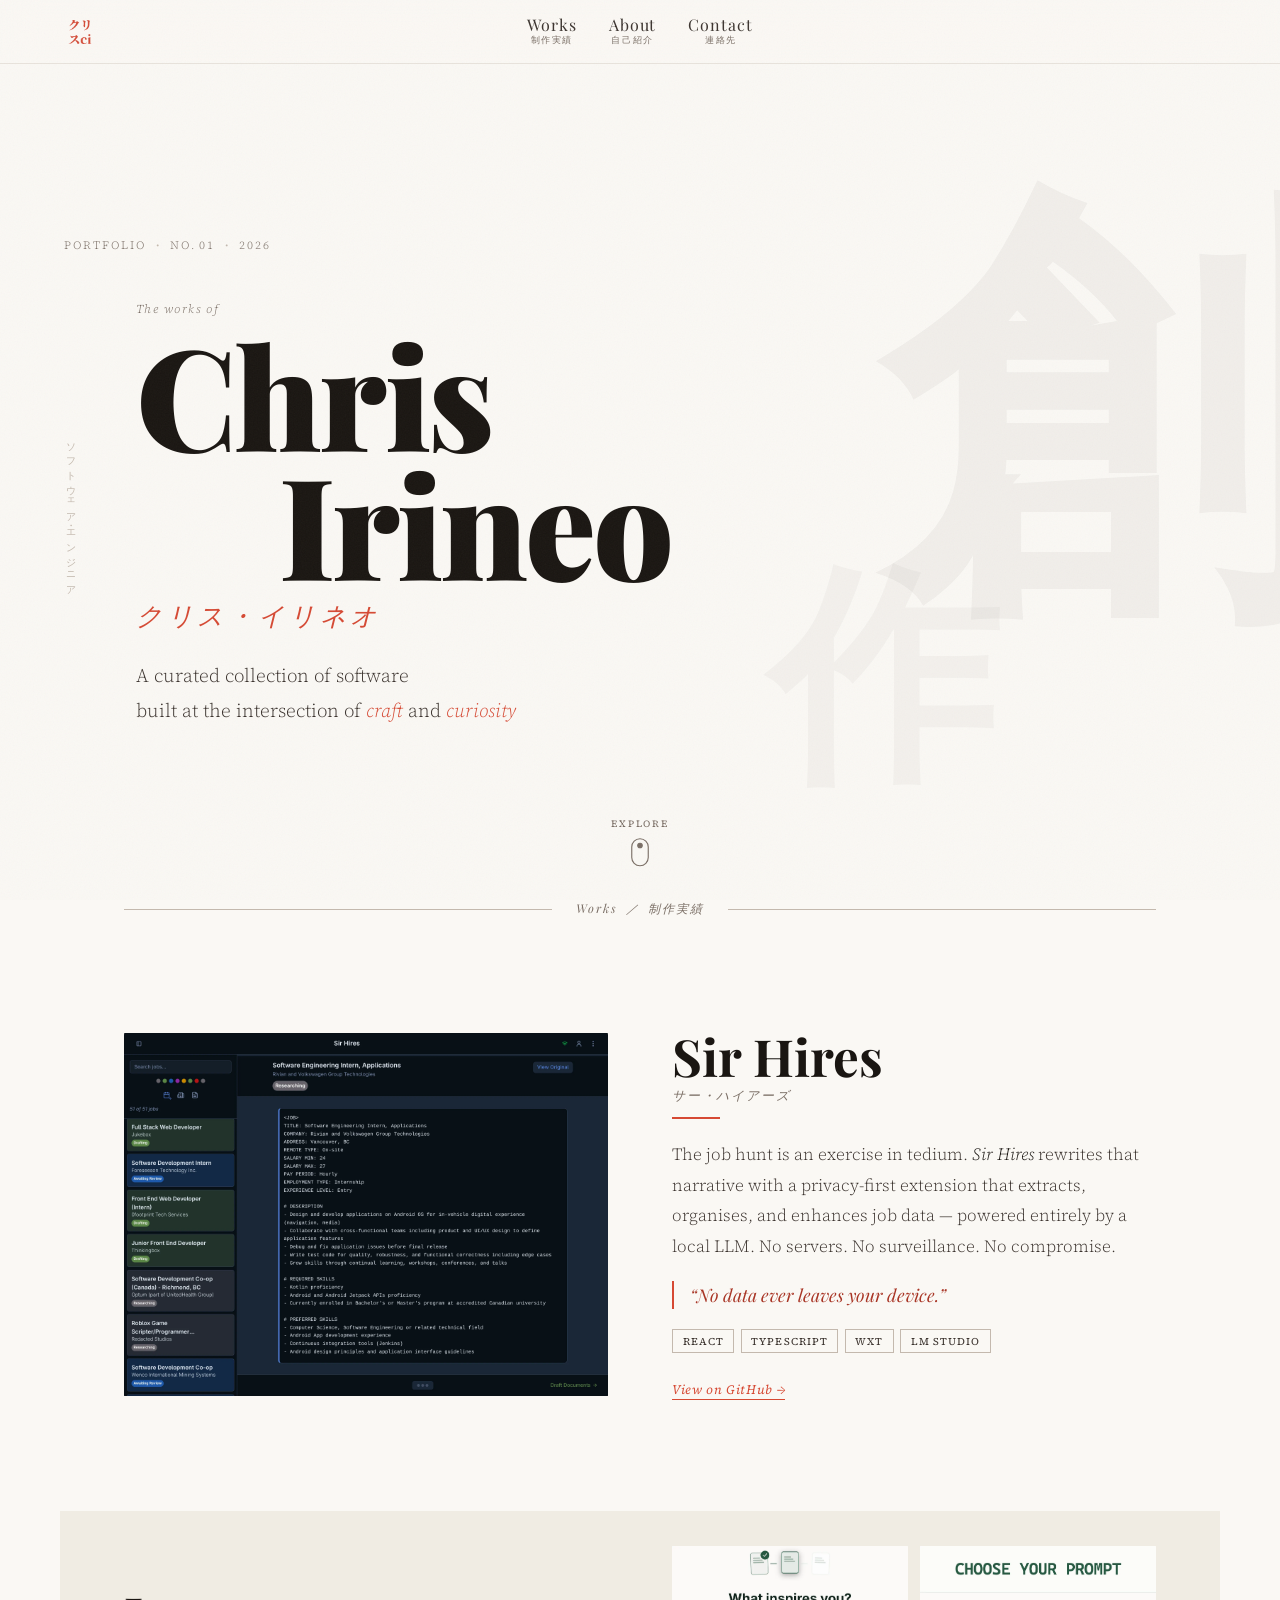
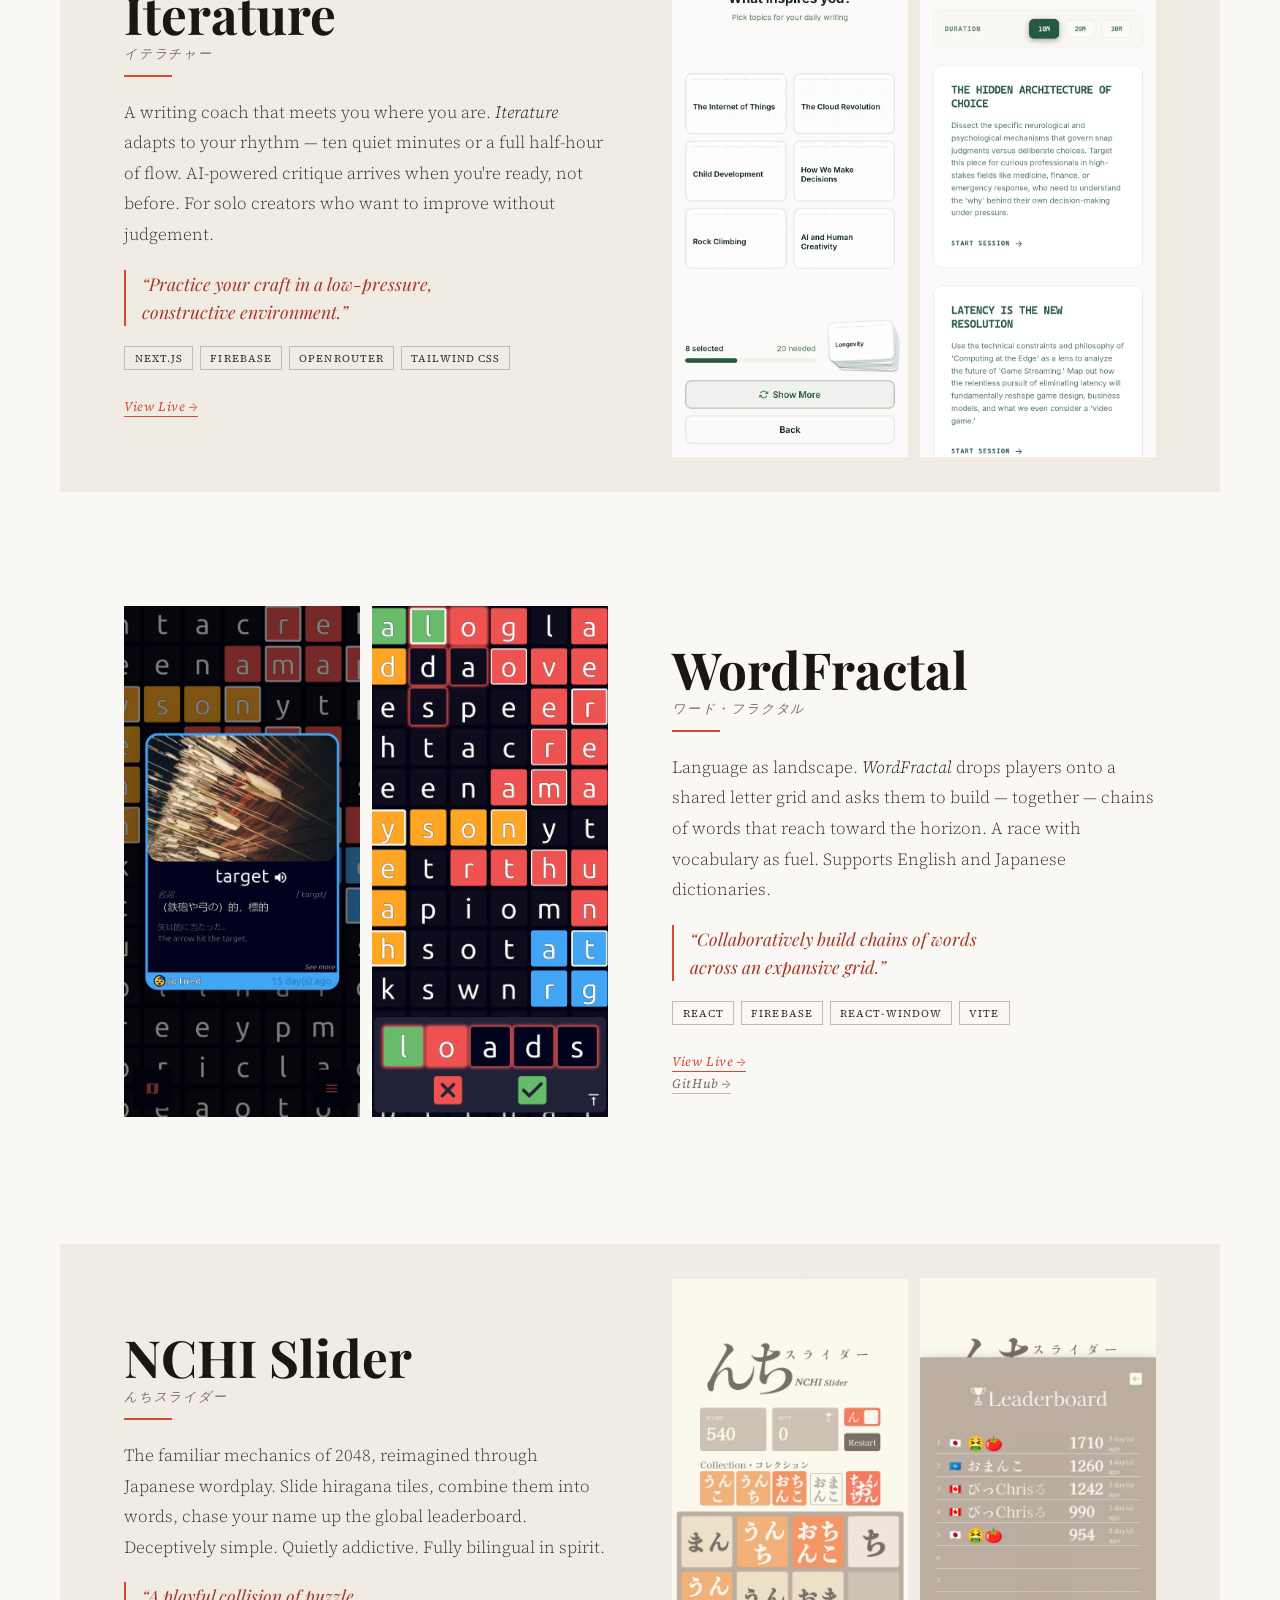
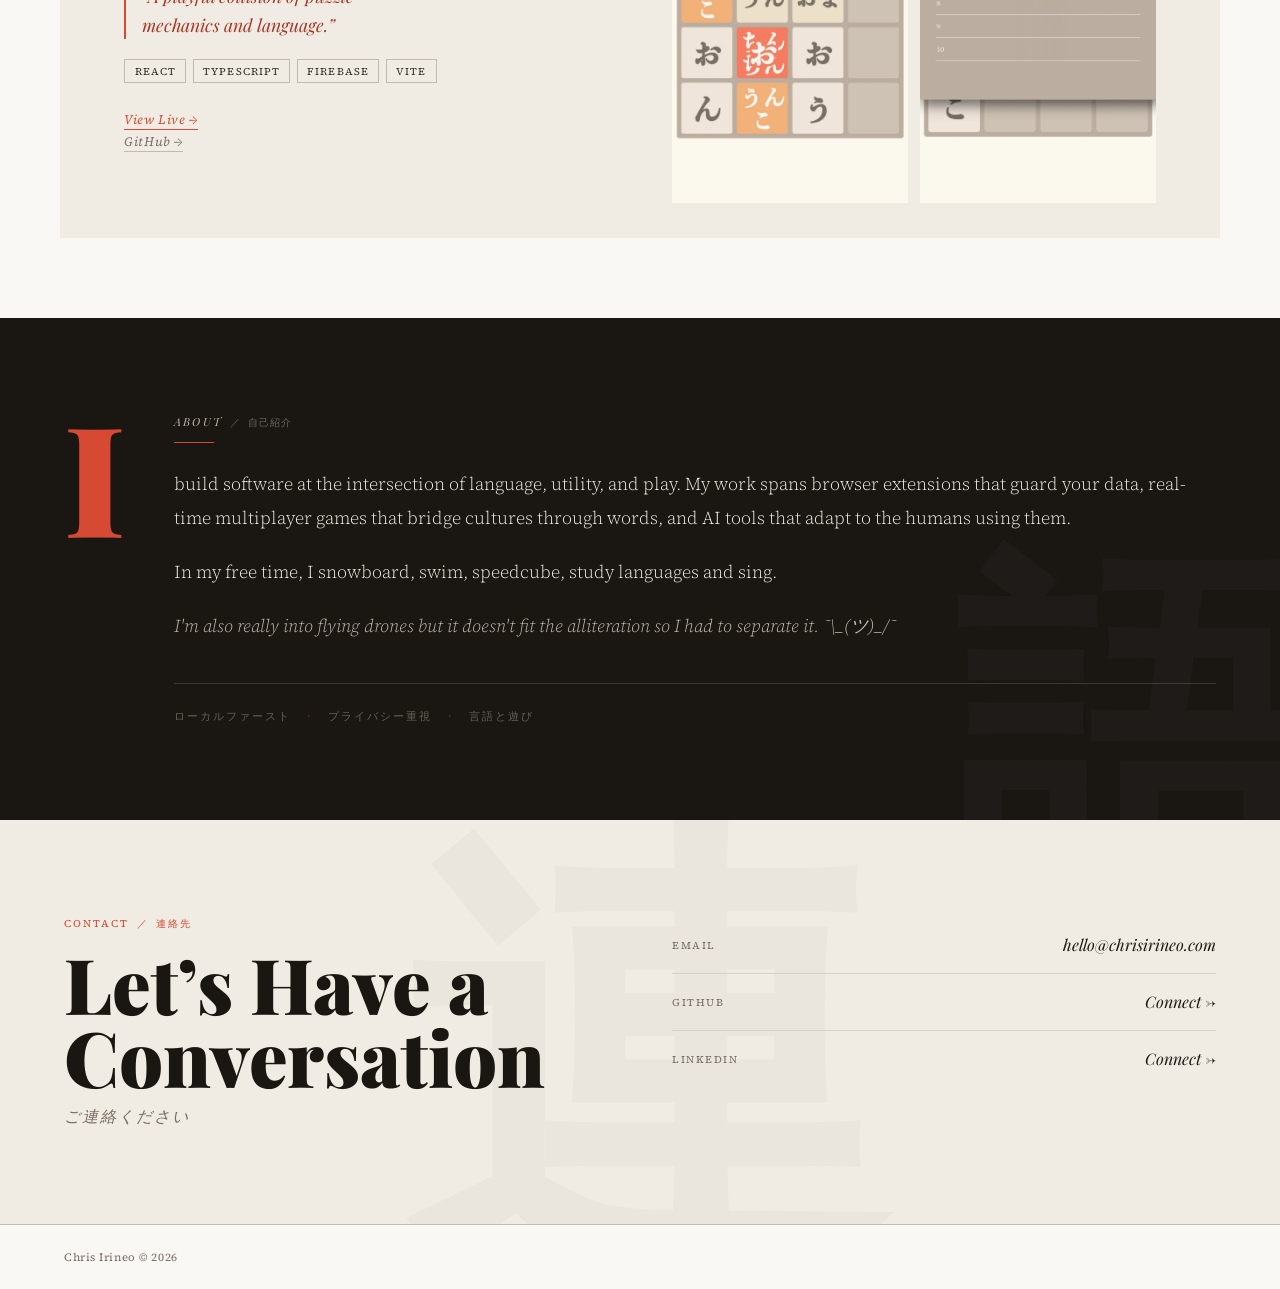
==== commit 2d5fb55a: "Add live URLs for Iterature, WordFractal, and NCHI Slider projects" ====
--- a/index.html
+++ b/index.html
@@ -171,7 +171,9 @@
         <ul class="spread-stack">
           <li>Next.js</li><li>Firebase</li><li>OpenRouter</li><li>Tailwind CSS</li>
         </ul>
-        <span class="spread-link spread-link--dim">In development — 開発中</span>
+        <a href="https://iterature.app/" class="spread-link" target="_blank" rel="noopener">
+          View Live &rarr;
+        </a>
       </div>
     </article>
 
@@ -206,8 +208,12 @@
         <ul class="spread-stack">
           <li>React</li><li>Firebase</li><li>react-window</li><li>Vite</li>
         </ul>
-        <a href="https://github.com/chriskevini/word-fractal" class="spread-link" target="_blank" rel="noopener">
-          View on GitHub &rarr;
+        <a href="https://wordfractal.web.app/" class="spread-link" target="_blank" rel="noopener">
+          View Live &rarr;
+        </a>
+        <br>
+        <a href="https://github.com/chriskevini/word-fractal" class="spread-link spread-link--dim" target="_blank" rel="noopener">
+          GitHub &rarr;
         </a>
       </div>
     </article>
@@ -241,8 +247,12 @@
         <ul class="spread-stack">
           <li>React</li><li>TypeScript</li><li>Firebase</li><li>Vite</li>
         </ul>
-        <a href="https://github.com/chriskevini/nchi-slider" class="spread-link" target="_blank" rel="noopener">
-          View on GitHub &rarr;
+        <a href="https://nchislider.web.app/" class="spread-link" target="_blank" rel="noopener">
+          View Live &rarr;
+        </a>
+        <br>
+        <a href="https://github.com/chriskevini/nchi-slider" class="spread-link spread-link--dim" target="_blank" rel="noopener">
+          GitHub &rarr;
         </a>
       </div>
     </article>
--- a/styles.css
+++ b/styles.css
@@ -22,6 +22,8 @@
 
   --ease: cubic-bezier(0.25, 0.46, 0.45, 0.94);
   --ease-out: cubic-bezier(0.16, 1, 0.3, 1);
+
+  --screenshot-gap: 0.75rem;
 }
 
 /* Base */
@@ -101,7 +103,6 @@
   align-items: center;
   justify-content: space-between;
   padding: 0 var(--gutter);
-  padding-left: calc(var(--gutter) + 2.5rem);
   height: 64px;
   /* Frosted glass */
   background: rgba(250, 248, 244, 0.82);
@@ -188,7 +189,6 @@
   flex-direction: column;
   justify-content: center;
   padding: 8rem var(--gutter) 4rem;
-  padding-left: calc(var(--gutter) + 2.5rem);
   position: relative;
   overflow: hidden;
 }
@@ -380,9 +380,7 @@
 
 /* ── Work ── */
 .work {
-  padding: 0 0 6rem;
-  max-width: var(--max);
-  margin: 0 auto;
+  padding: 0;
 }
 
 .work-header {
@@ -392,7 +390,6 @@
   max-width: var(--max);
   margin: 0 auto 5rem;
   padding: 0 var(--gutter);
-  padding-left: calc(var(--gutter) + 2.5rem);
 }
 .work-header-rule { flex: 1; height: 1px; background: var(--ink-faint); }
 .work-header-title {
@@ -414,7 +411,6 @@
   max-width: var(--max);
   margin: 0 auto 7rem;
   padding: 0 var(--gutter);
-  padding-left: calc(var(--gutter) + 2.5rem);
   opacity: 0;
   transform: translateY(50px);
   transition: opacity 0.9s var(--ease), transform 0.9s var(--ease);
@@ -423,87 +419,57 @@
 .spread--flip { direction: rtl; }
 .spread--flip > * { direction: ltr; }
 
-.spread-frame {
-  position: relative;
-  aspect-ratio: 4/3;
-  border: 1px solid var(--ink-faint);
+/* Alternate background colors for visual separation */
+.spread:nth-child(odd) {
   background: var(--cream-dark);
-  display: flex;
-  align-items: center;
-  justify-content: center;
-  overflow: hidden;
-  transition: border-color 0.3s;
-}
-.spread:hover .spread-frame { border-color: var(--ink-mid); }
-.spread-frame::before {
-  content: '';
-  position: absolute;
-  inset: 6px;
-  border: 1px dashed var(--ink-faint);
-  pointer-events: none;
-  transition: border-color 0.3s;
-}
-.spread:hover .spread-frame::before { border-color: var(--vermillion); opacity: 0.5; }
-
-/* Screenshot grid layout */
+  padding: 2rem var(--gutter);
+  margin-bottom: 5rem;
+}
+.spread:nth-child(even) {
+  background: var(--cream);
+  padding: 2rem var(--gutter);
+  margin-bottom: 5rem;
+}
+
+/* Screenshot grid layout — desktop baseline (>900px) */
 .spread-screenshots {
   display: grid;
   grid-template-columns: 1fr 1fr;
-  gap: 0.75rem;
+  gap: var(--screenshot-gap);
+  width: 100%;
+  max-height: 60vh;
+  max-width: min(50vw, 60vh);
+}
+/* Single screenshot: full width, no forced square */
+.spread-screenshots--single {
+  grid-template-columns: 1fr;
+  max-height: unset;
+}
+.spread-screenshot {
   width: 100%;
   height: 100%;
-  padding: 1rem;
-}
-.spread-screenshots--single {
-  grid-template-columns: 1fr;
-  align-content: center;
-  justify-items: center;
-}
-.spread-screenshots--single .spread-screenshot {
-  max-width: 100%;
-  max-height: 100%;
-}
-.spread-screenshot {
-  width: 100%;
-  height: auto;
   object-fit: contain;
   border-radius: 4px;
 }
+/* WordFractal: main image spans both rows, secondary stacks beside it */
 .spread-screenshot--main {
   grid-column: 1;
   grid-row: 1 / 3;
 }
-.spread-screenshot-single {
-  width: 100%;
-  height: auto;
-  object-fit: contain;
-  border-radius: 4px;
-}
 .spread-screenshots-secondary {
   grid-column: 2;
   grid-row: 1 / 3;
   display: flex;
   flex-direction: column;
-  gap: 0.75rem;
-}
-
-
-/* Japanese category label — top left of frame */
-.spread-jp-label {
-  position: absolute;
-  top: 0.6rem;
-  left: 0.7rem;
-  font-family: var(--font-display);
-  font-size: 1.1rem;
-  font-weight: 700;
-  color: var(--vermillion);
-  opacity: 0.18;
-  line-height: 1;
-  letter-spacing: 0.04em;
-  transition: opacity 0.3s;
-}
-.spread:hover .spread-jp-label { opacity: 0.45; }
-
+  gap: var(--screenshot-gap);
+}
+
+.spread-fig {
+  display: flex;
+  align-items: center;
+  justify-content: center;
+  width: 100%;
+}
 
 .spread-title {
   font-family: var(--font-display);
@@ -586,7 +552,6 @@
 .about {
   background: var(--ink);
   padding: 6rem var(--gutter);
-  padding-left: calc(var(--gutter) + 2.5rem);
   position: relative;
   overflow: hidden;
 }
@@ -664,6 +629,18 @@
   color: var(--cream-dark);
   margin-bottom: 1.25rem;
 }
+
+/* First paragraph plain I on mobile (when dropcap is hidden) */
+.about-body:first-of-type::before {
+  content: 'I ';
+  display: none;
+}
+@media (max-width: 900px) {
+  .about-body:first-of-type::before {
+    display: inline;
+  }
+}
+
 .about-body--italic { font-style: italic; color: var(--ink-faint); }
 
 /* Colophon strip */
@@ -688,7 +665,6 @@
 /* ── Contact ── */
 .contact {
   padding: 6rem var(--gutter);
-  padding-left: calc(var(--gutter) + 2.5rem);
   background: var(--cream-dark);
   position: relative;
   overflow: hidden;
@@ -773,7 +749,6 @@
   justify-content: space-between;
   align-items: center;
   padding: 1.5rem var(--gutter);
-  padding-left: calc(var(--gutter) + 2.5rem);
   border-top: 1px solid var(--ink-faint);
   font-size: 0.7rem;
   letter-spacing: 0.05em;
@@ -811,19 +786,27 @@
     margin-bottom: 4rem;
   }
   
-  /* Stack screenshots vertically on tablet */
+  /* Screenshots: stacked above text, still 2-col side-by-side */
   .spread-screenshots {
+    grid-template-columns: 1fr 1fr;
+    gap: var(--screenshot-gap);
+    max-height: 60vh;
+    max-width: min(50vw, 60vh);
+  }
+  /* Single screenshot: full width, no forced square */
+  .spread-screenshots--single {
     grid-template-columns: 1fr;
-    grid-template-rows: auto auto;
-  }
+    max-height: unset;
+  }
+  /* Reset WordFractal row-spanning — no longer needed in single column */
   .spread-screenshot--main {
     grid-column: 1;
-    grid-row: 1;
+    grid-row: auto;
   }
   .spread-screenshots-secondary {
-    grid-column: 1;
-    grid-row: 2;
-    flex-direction: row;
+    grid-column: 2;
+    grid-row: auto;
+    flex-direction: column;
   }
   
   .contact-inner { grid-template-columns: 1fr; gap: 2.5rem; }
@@ -875,6 +858,14 @@
   .spread-title { font-size: 2rem; }
   .nav-link { font-size: 0.85rem; }
   .hero-kana-name { font-size: 1rem; }
+
+  /* Mobile: screenshots take full width, no max-width constraint */
+  .spread-screenshots {
+    max-width: unset;
+    max-height: 70vh;
+  }
+  /* Tighten screenshot gap on small screens */
+  .spread-screenshots { gap: 0.5rem; }
 }
 
 /* ── Reduced motion ── */
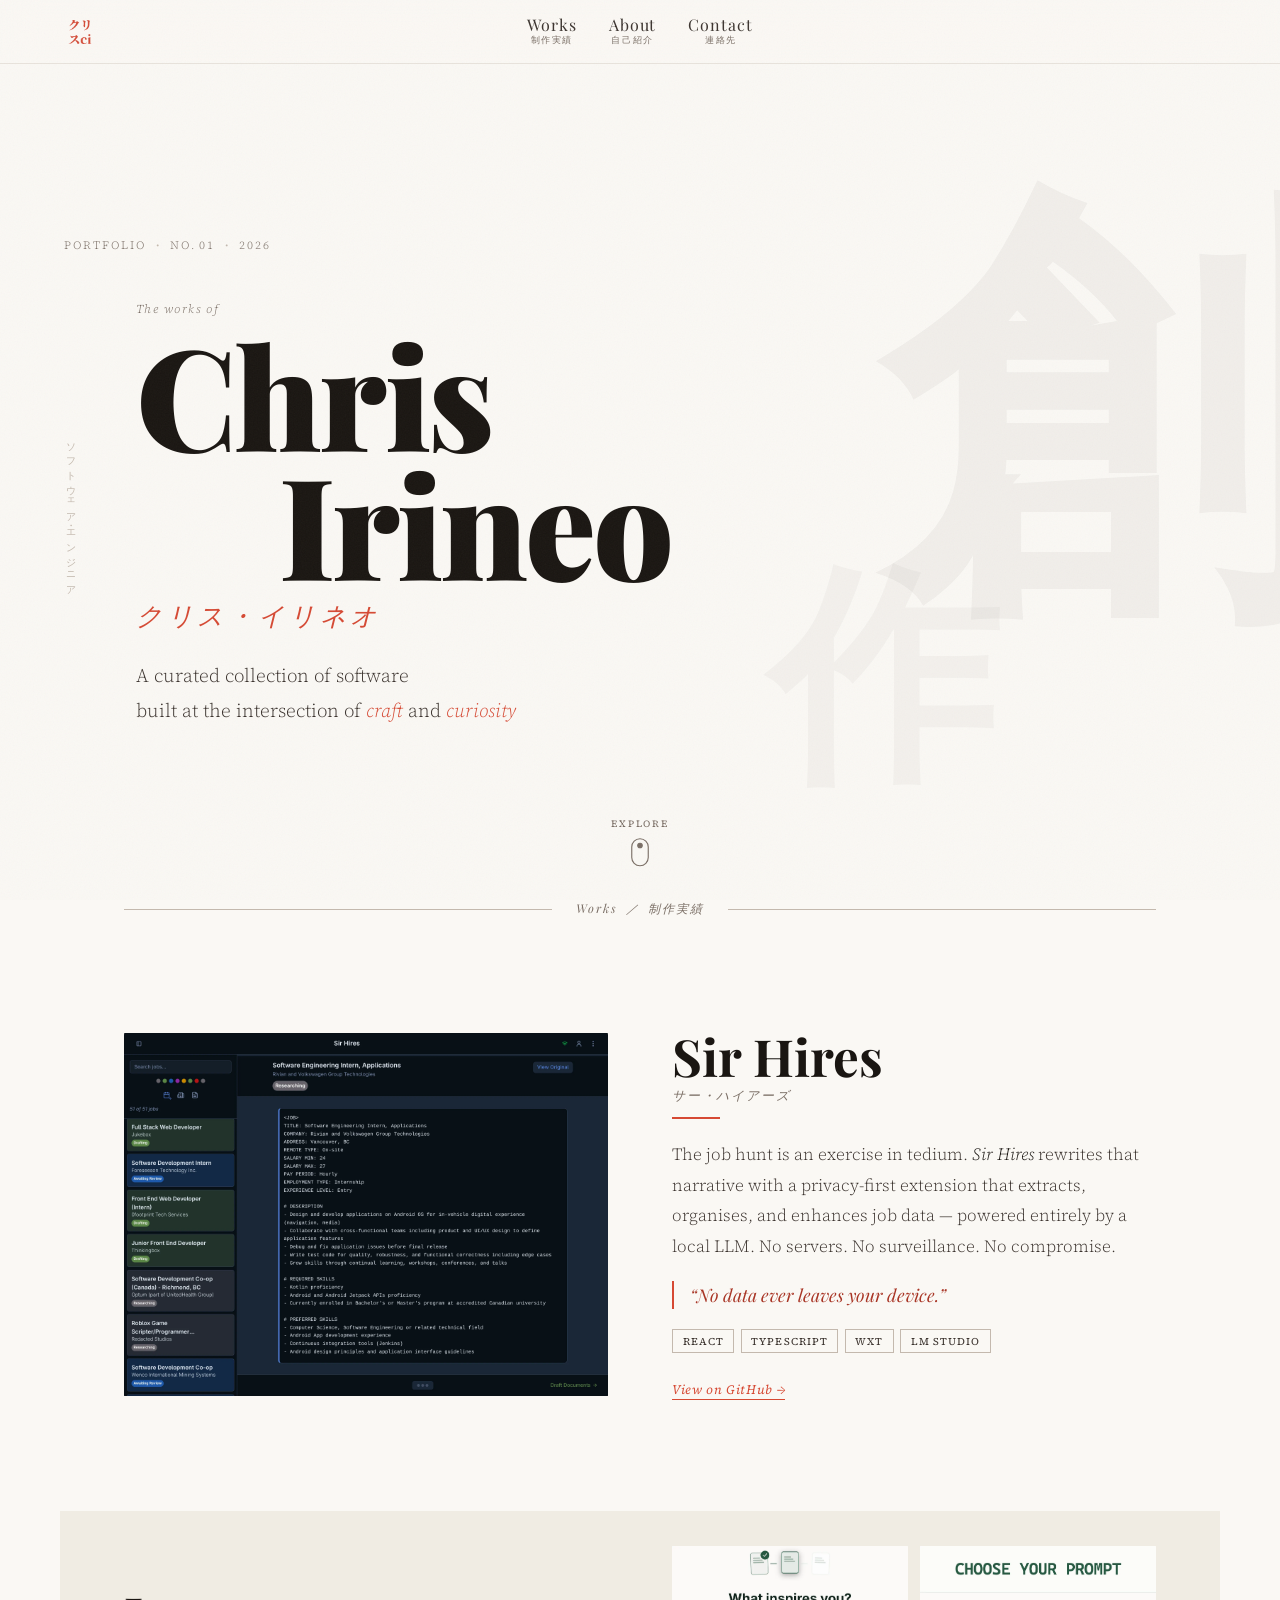
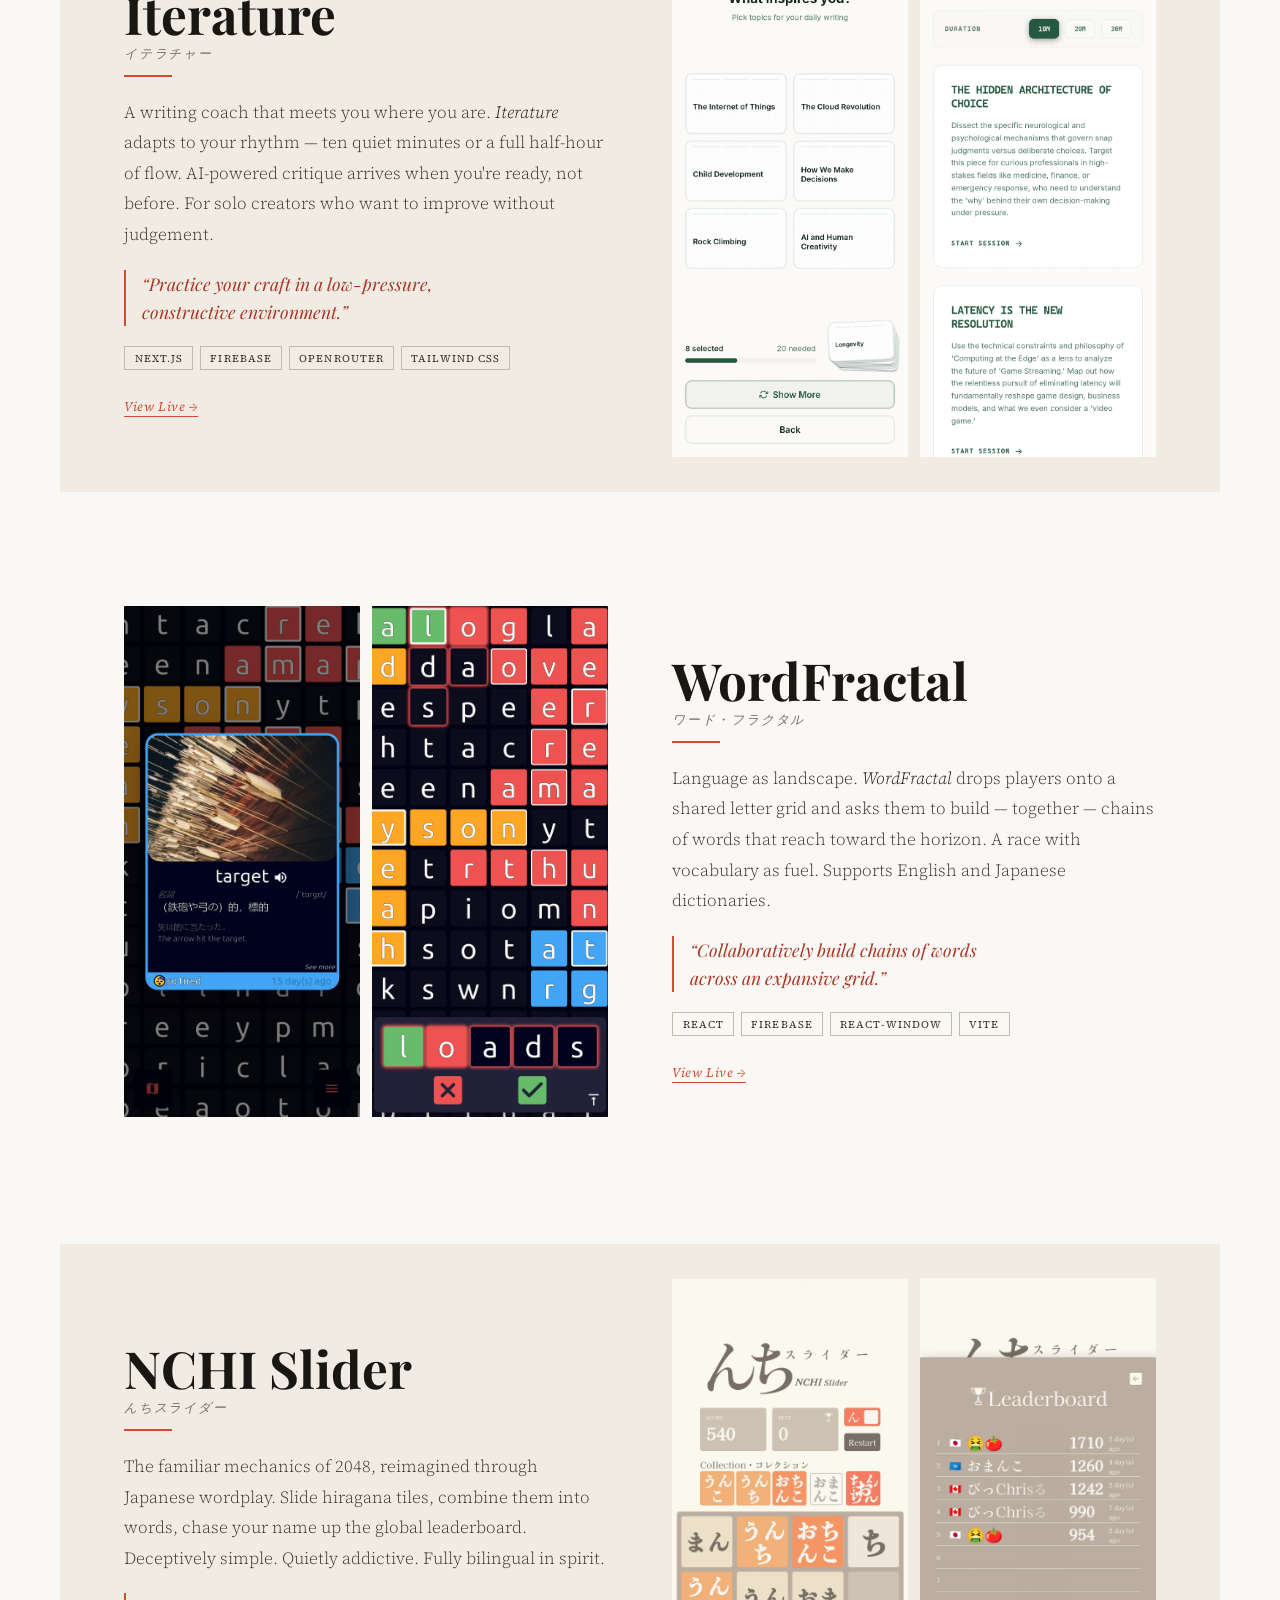
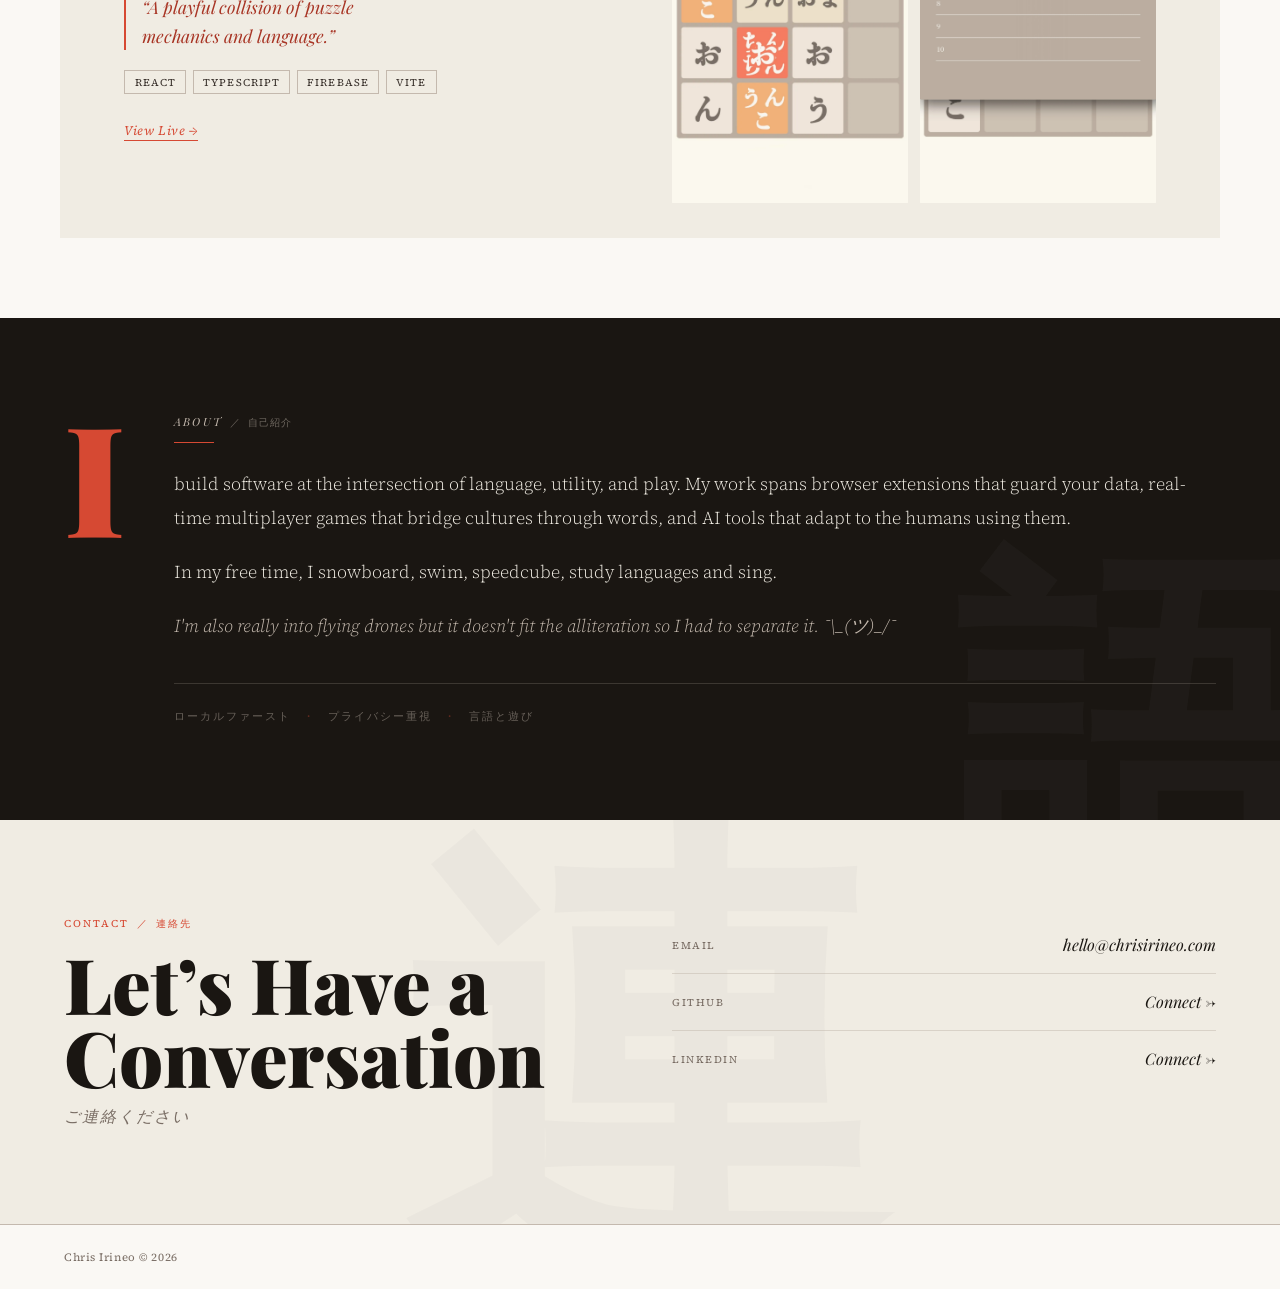
==== commit 5ffc690f: "Consolidate to single link per project" ====
--- a/index.html
+++ b/index.html
@@ -211,10 +211,6 @@
         <a href="https://wordfractal.web.app/" class="spread-link" target="_blank" rel="noopener">
           View Live &rarr;
         </a>
-        <br>
-        <a href="https://github.com/chriskevini/word-fractal" class="spread-link spread-link--dim" target="_blank" rel="noopener">
-          GitHub &rarr;
-        </a>
       </div>
     </article>
 
@@ -250,10 +246,6 @@
         <a href="https://nchislider.web.app/" class="spread-link" target="_blank" rel="noopener">
           View Live &rarr;
         </a>
-        <br>
-        <a href="https://github.com/chriskevini/nchi-slider" class="spread-link spread-link--dim" target="_blank" rel="noopener">
-          GitHub &rarr;
-        </a>
       </div>
     </article>
   </section>
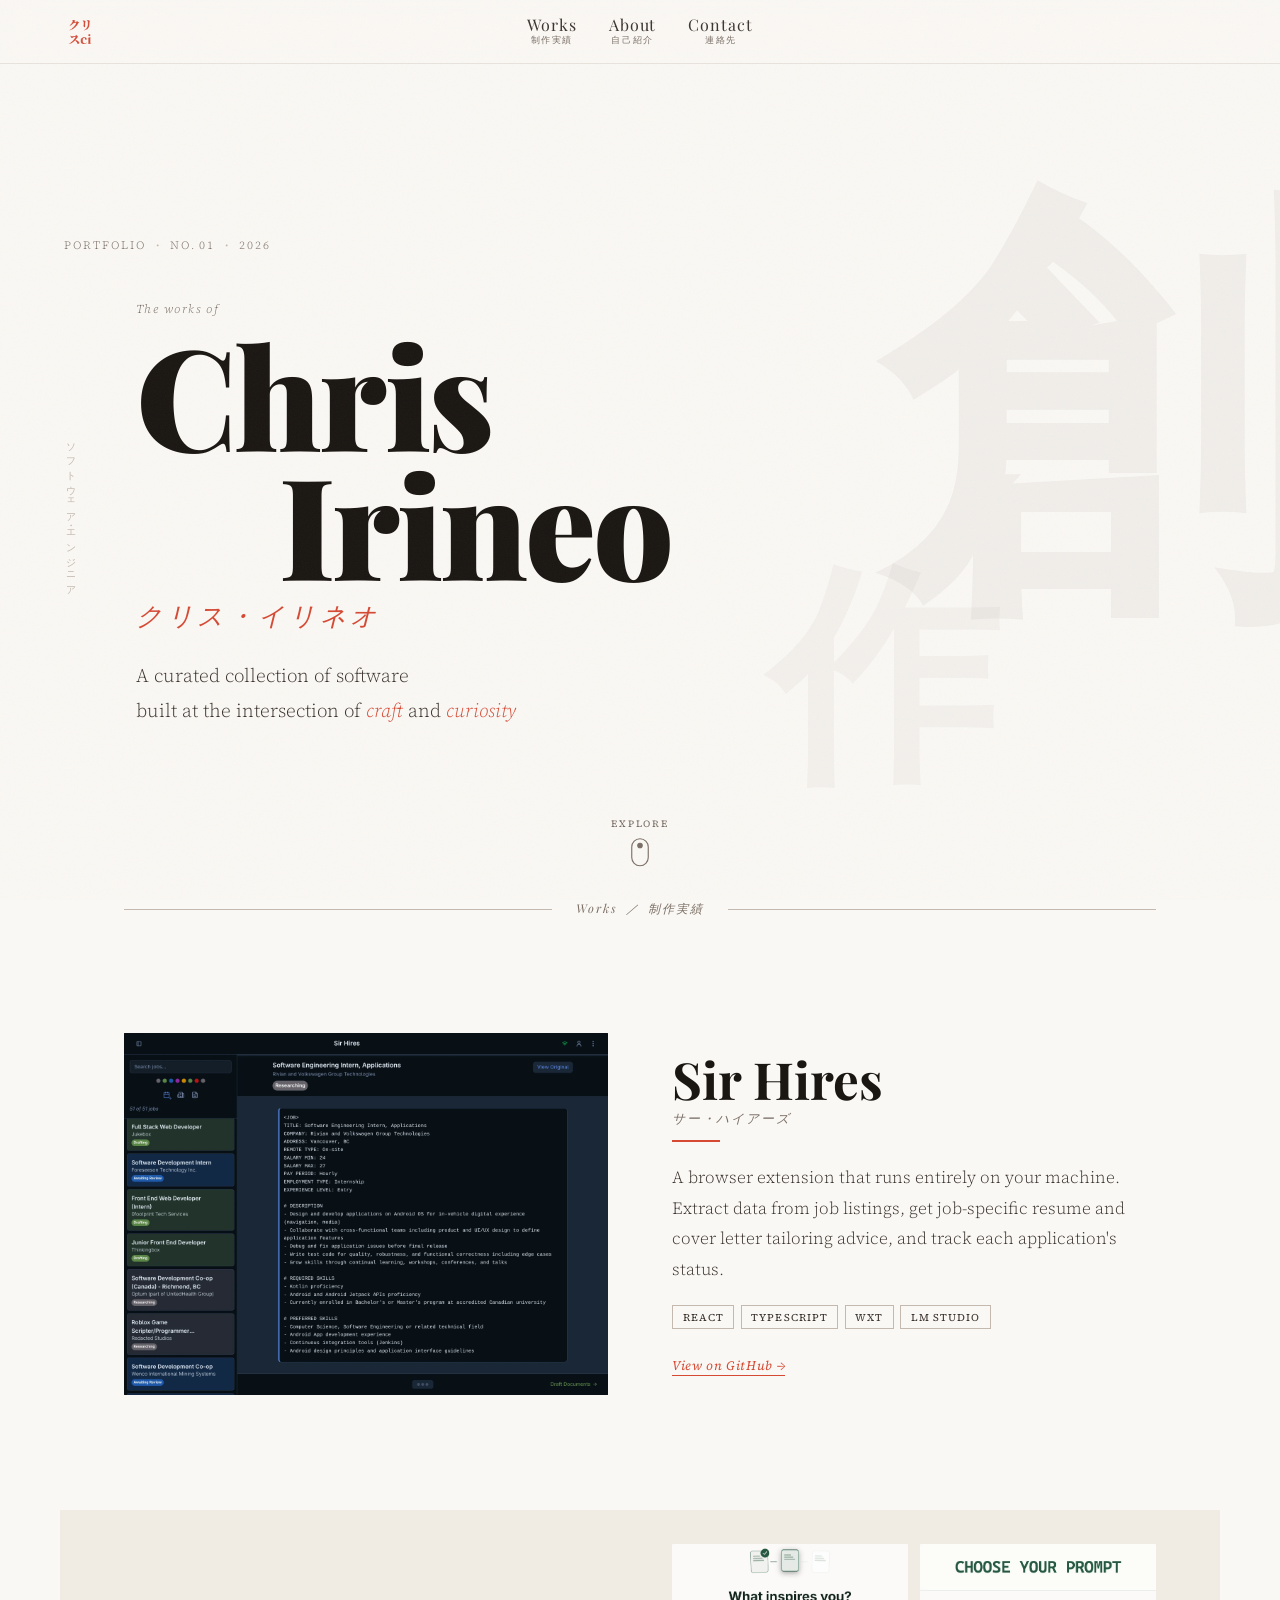
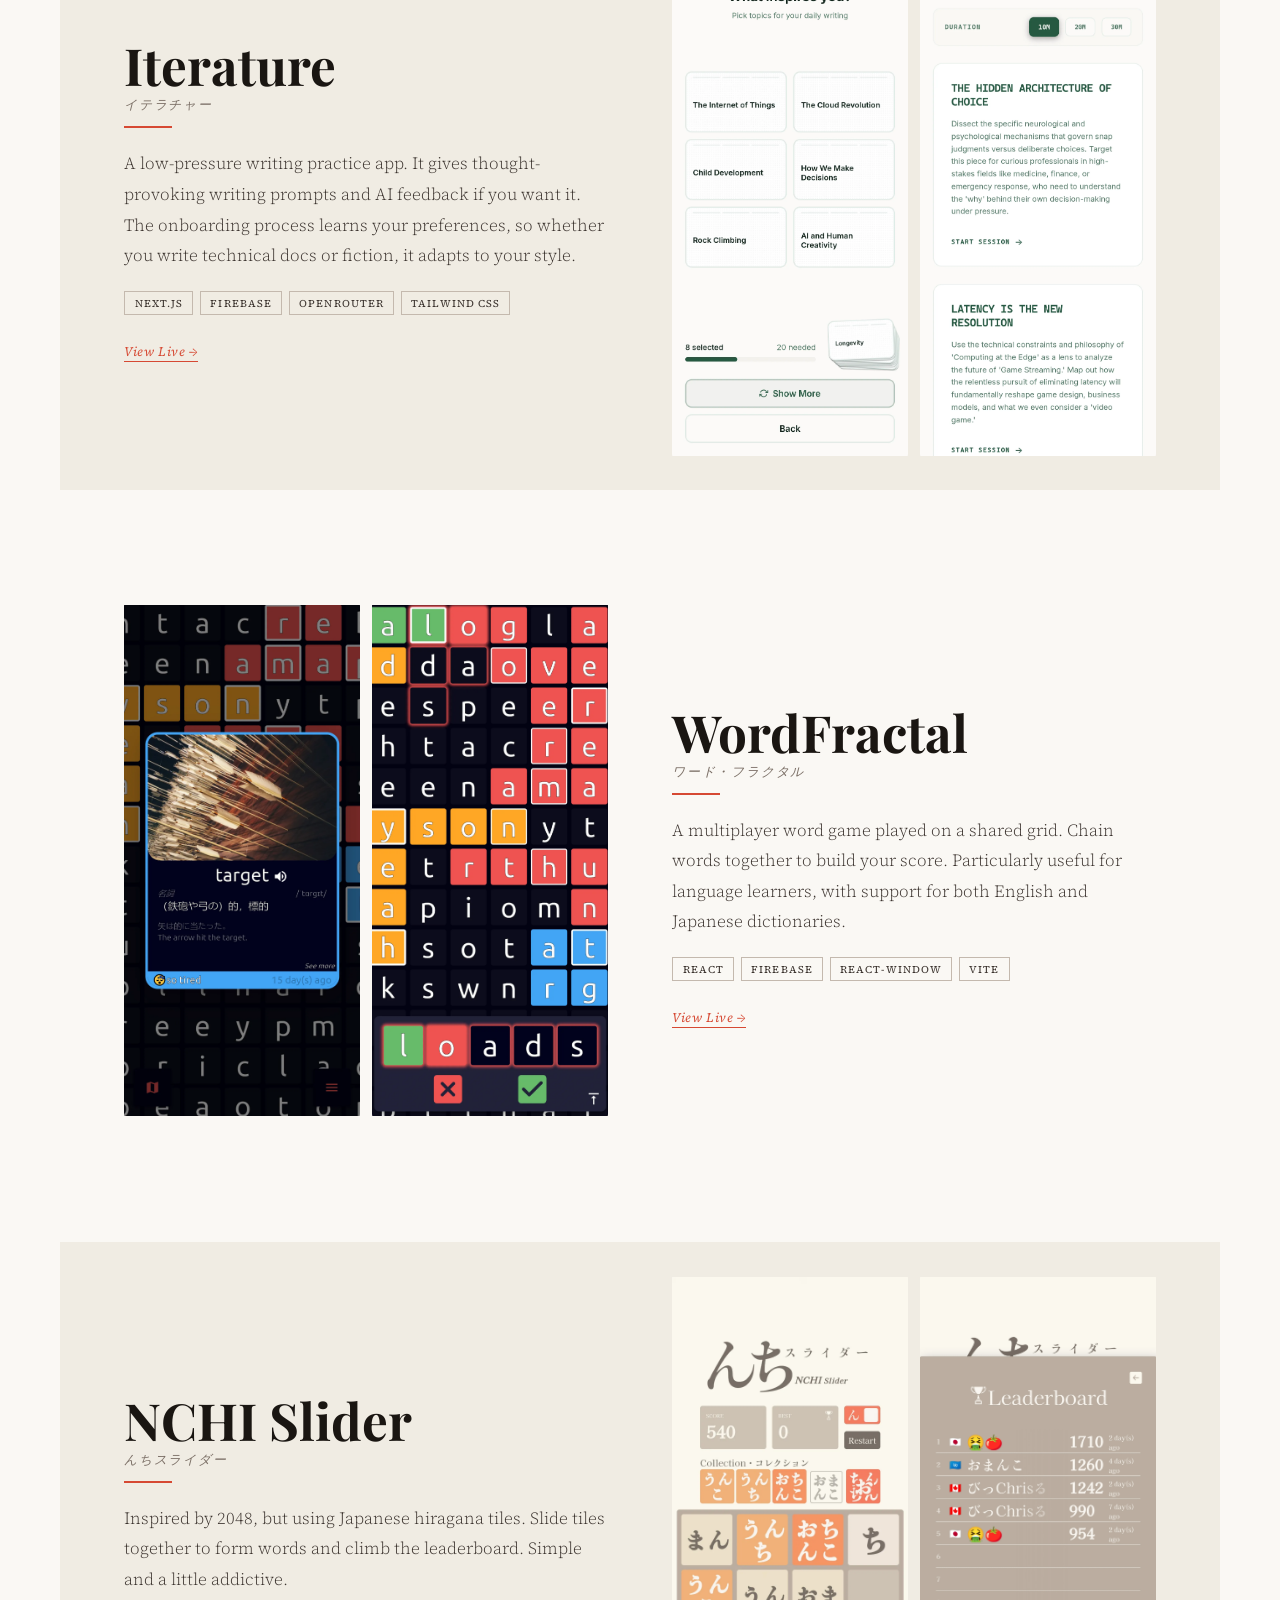
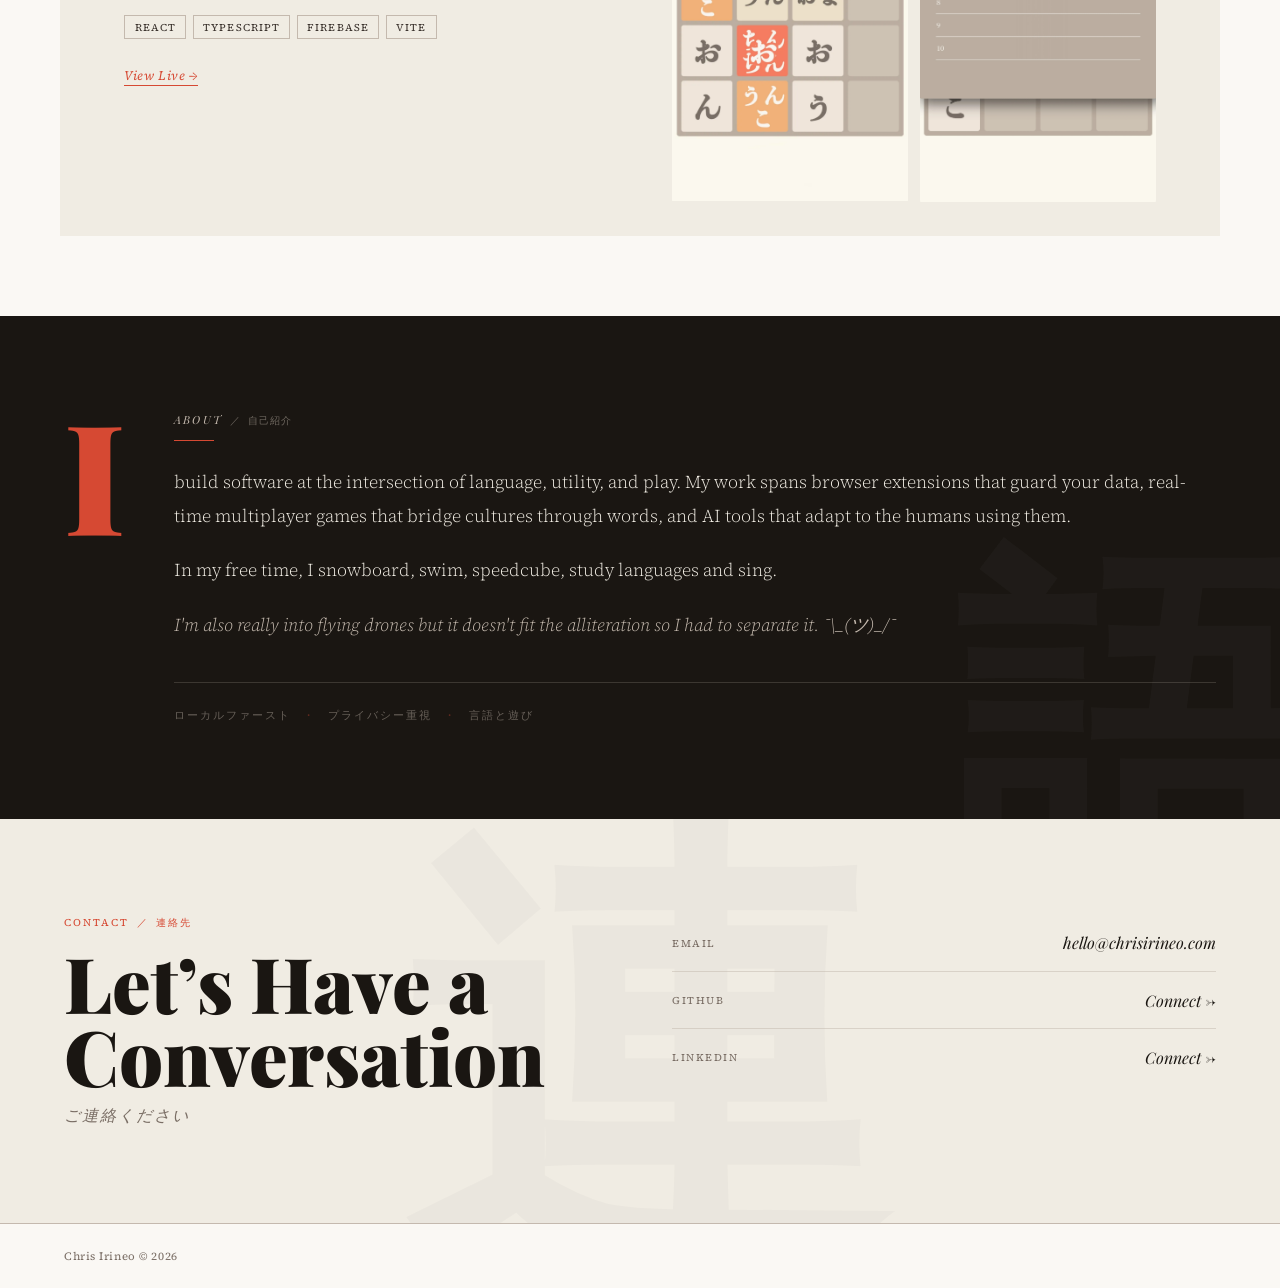
==== commit 1da15f40: "Rewrite project blurbs with grounded, human tone; remove pullquotes" ====
--- a/index.html
+++ b/index.html
@@ -125,13 +125,9 @@
         <p class="spread-title-jp" aria-hidden="true">サー・ハイアーズ</p>
         <div class="spread-rule"></div>
         <p class="spread-body">
-          The job hunt is an exercise in tedium. <em>Sir Hires</em> rewrites that narrative
-          with a privacy-first extension that extracts, organises, and enhances job data —
-          powered entirely by a local LLM. No servers. No surveillance. No compromise.
-        </p>
-        <blockquote class="pullquote">
-          &ldquo;No data ever leaves your device.&rdquo;
-        </blockquote>
+          A browser extension that runs entirely on your machine. Extract data from job listings,
+          get job-specific resume and cover letter tailoring advice, and track each application's status.
+        </p>
         <ul class="spread-stack">
           <li>React</li><li>TypeScript</li><li>WXT</li><li>LM Studio</li>
         </ul>
@@ -160,14 +156,10 @@
         <p class="spread-title-jp" aria-hidden="true">イテラチャー</p>
         <div class="spread-rule"></div>
         <p class="spread-body">
-          A writing coach that meets you where you are. <em>Iterature</em> adapts to your
-          rhythm — ten quiet minutes or a full half-hour of flow. AI-powered critique arrives
-          when you're ready, not before. For solo creators who want to improve without
-          judgement.
-        </p>
-        <blockquote class="pullquote">
-          &ldquo;Practice your craft in a low-pressure,<br>constructive environment.&rdquo;
-        </blockquote>
+          A low-pressure writing practice app. It gives thought-provoking writing prompts
+          and AI feedback if you want it. The onboarding process learns your preferences,
+          so whether you write technical docs or fiction, it adapts to your style.
+        </p>
         <ul class="spread-stack">
           <li>Next.js</li><li>Firebase</li><li>OpenRouter</li><li>Tailwind CSS</li>
         </ul>
@@ -198,13 +190,9 @@
         <p class="spread-title-jp" aria-hidden="true">ワード・フラクタル</p>
         <div class="spread-rule"></div>
         <p class="spread-body">
-          Language as landscape. <em>WordFractal</em> drops players onto a shared letter grid
-          and asks them to build — together — chains of words that reach toward the horizon.
-          A race with vocabulary as fuel. Supports English and Japanese dictionaries.
-        </p>
-        <blockquote class="pullquote">
-          &ldquo;Collaboratively build chains of words<br>across an expansive grid.&rdquo;
-        </blockquote>
+          A multiplayer word game played on a shared grid. Chain words together to build your score.
+          Particularly useful for language learners, with support for both English and Japanese dictionaries.
+        </p>
         <ul class="spread-stack">
           <li>React</li><li>Firebase</li><li>react-window</li><li>Vite</li>
         </ul>
@@ -233,13 +221,9 @@
         <p class="spread-title-jp" aria-hidden="true">んちスライダー</p>
         <div class="spread-rule"></div>
         <p class="spread-body">
-          The familiar mechanics of 2048, reimagined through Japanese wordplay. Slide
-          hiragana tiles, combine them into words, chase your name up the global
-          leaderboard. Deceptively simple. Quietly addictive. Fully bilingual in spirit.
-        </p>
-        <blockquote class="pullquote">
-          &ldquo;A playful collision of puzzle<br>mechanics and language.&rdquo;
-        </blockquote>
+          Inspired by 2048, but using Japanese hiragana tiles. Slide tiles together to form words
+          and climb the leaderboard. Simple and a little addictive.
+        </p>
         <ul class="spread-stack">
           <li>React</li><li>TypeScript</li><li>Firebase</li><li>Vite</li>
         </ul>
